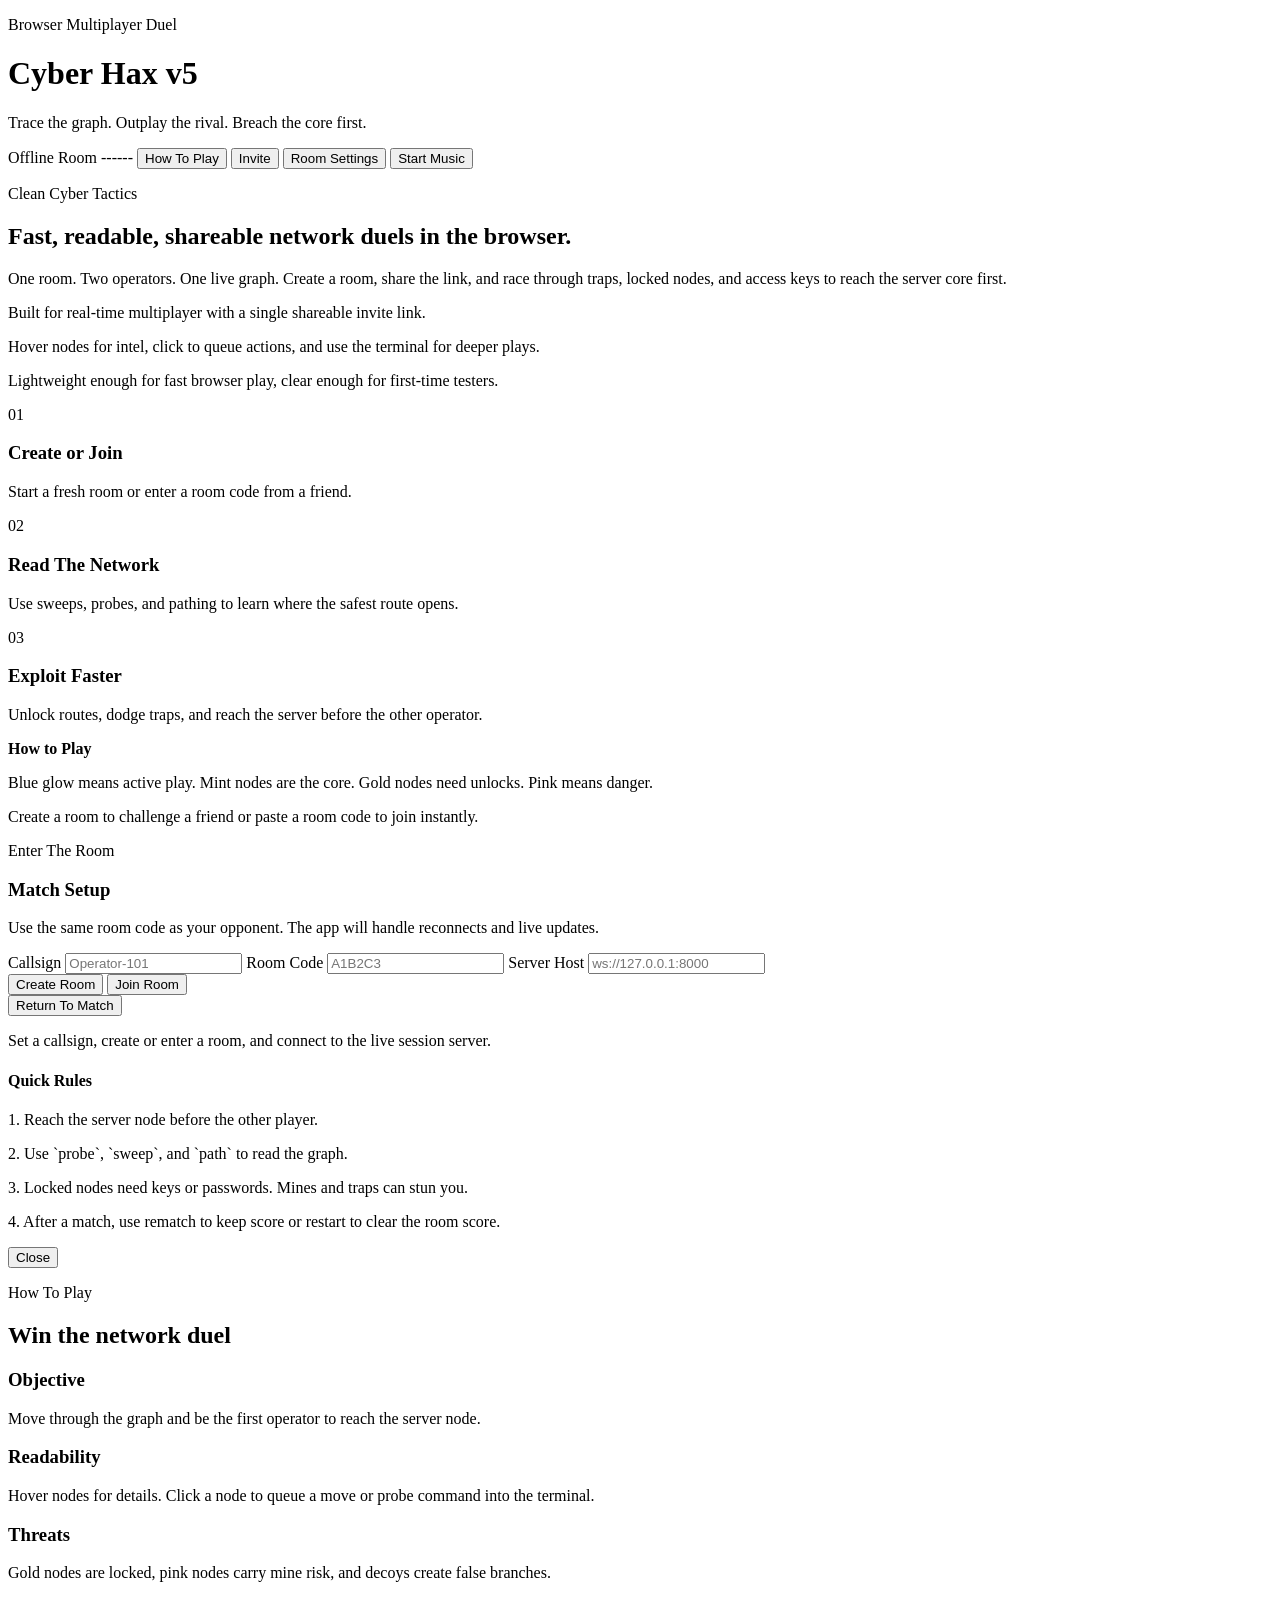
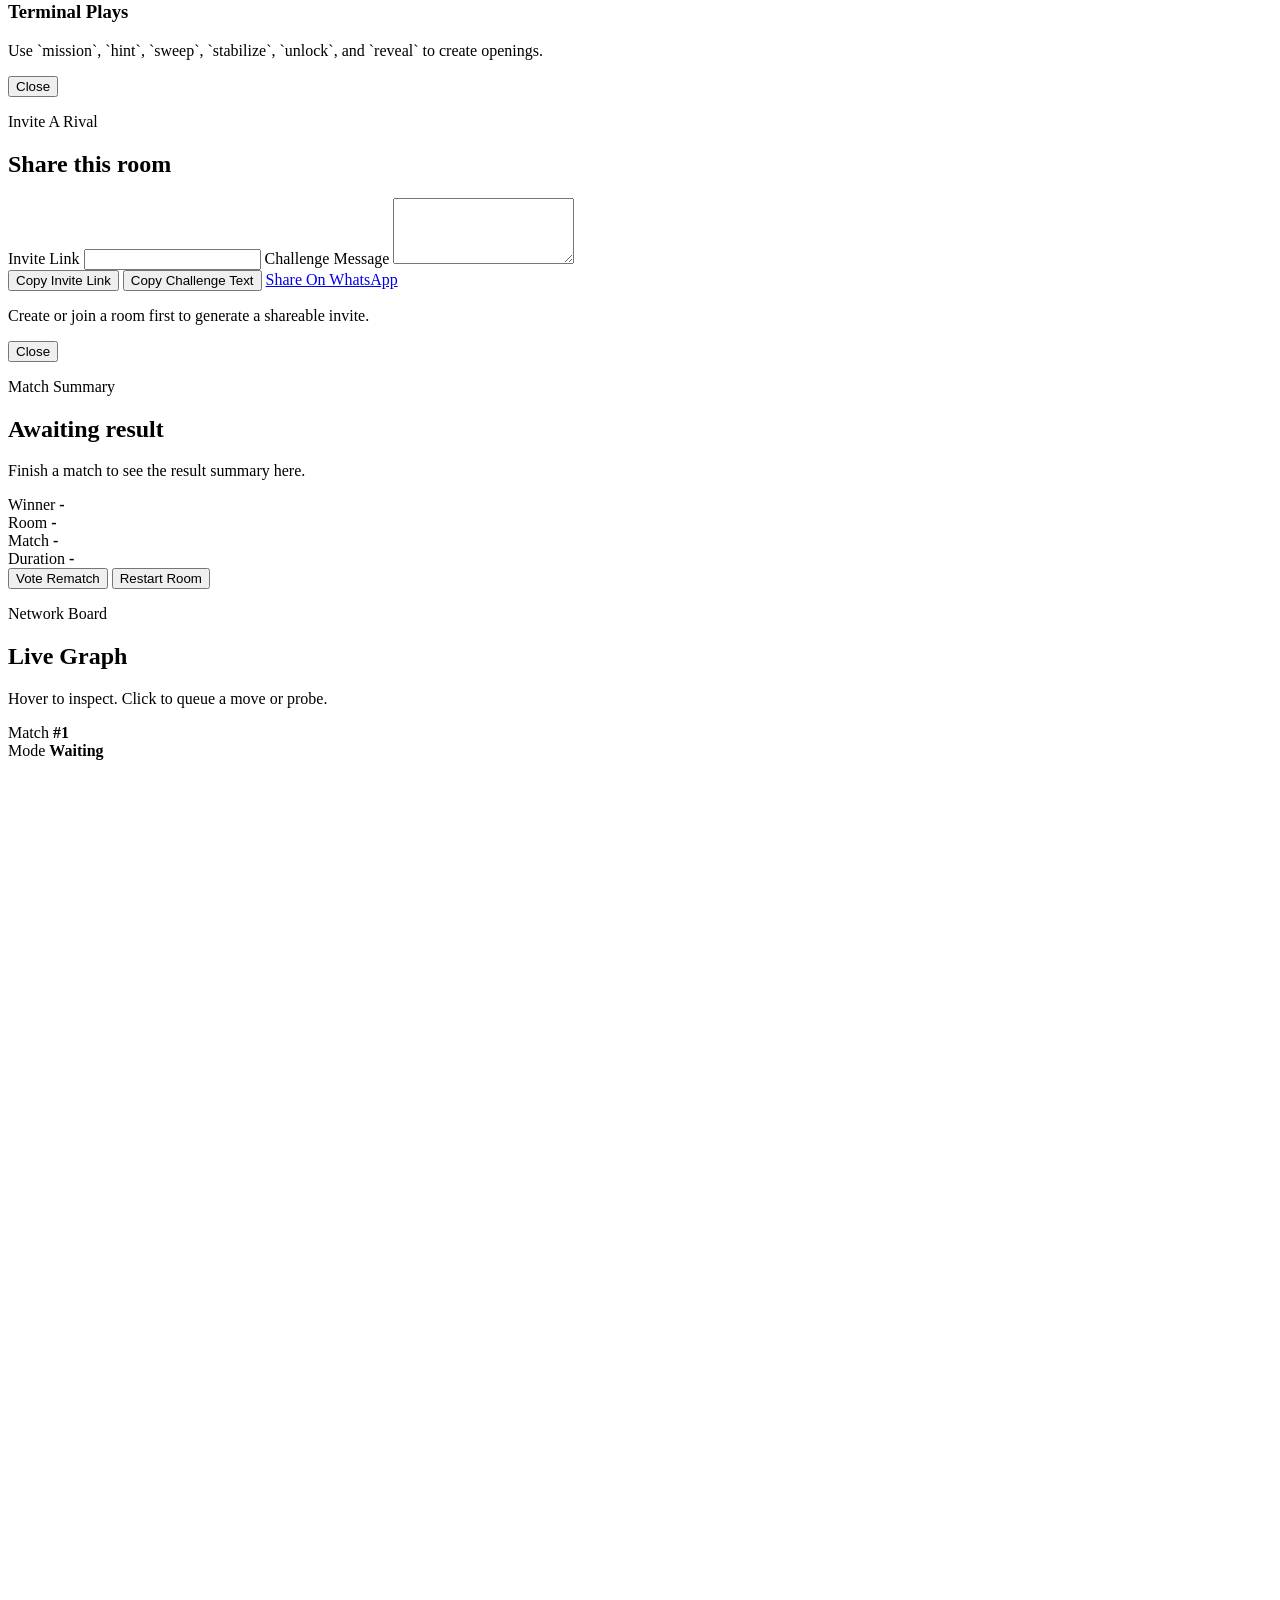
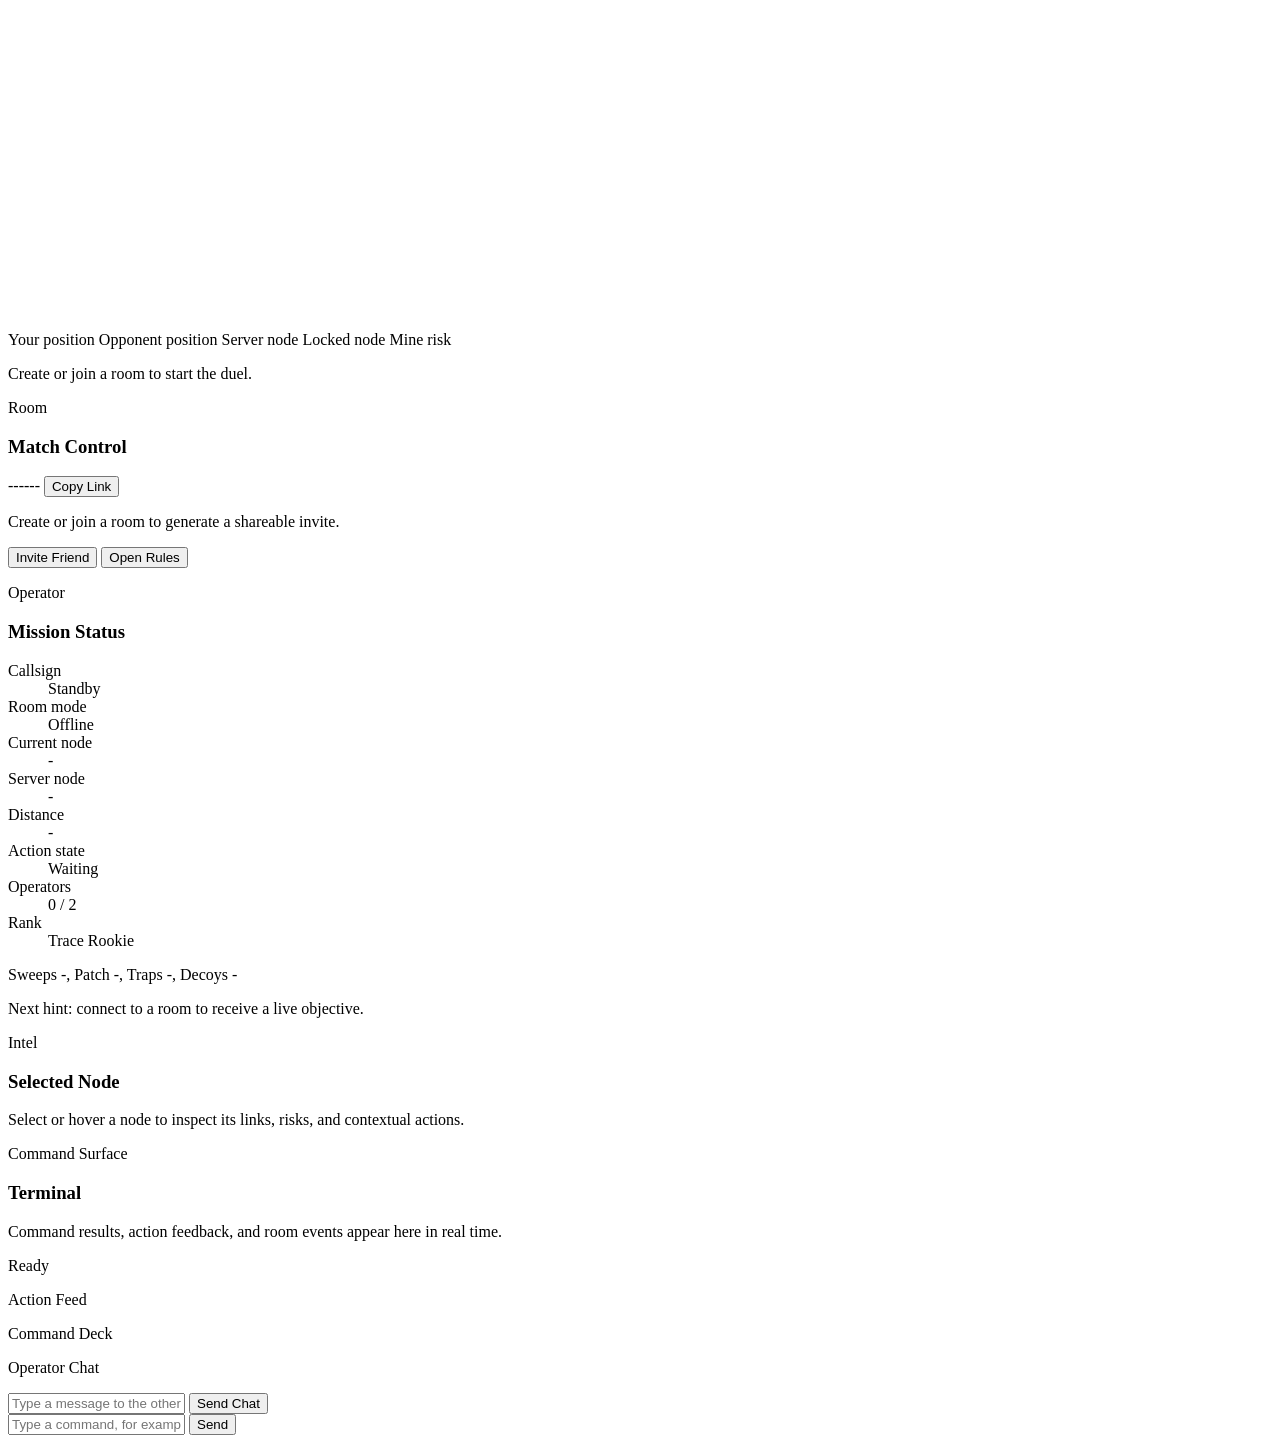
==== web/index.html @ 36befac0 "Final working version" ====
<!doctype html>
<html lang="en">
  <head>
    <meta charset="utf-8" />
    <meta name="viewport" content="width=device-width, initial-scale=1" />
    <title>Cyber Hax v5</title>
    <link rel="icon" type="image/svg+xml" href="/static/favicon.svg" />
    <link rel="stylesheet" href="/static/styles.css" />
  </head>
  <body>
    <audio id="bgMusic" loop preload="auto">
      <source src="/static/main_music.ogg" type="audio/ogg" />
    </audio>

    <div class="ambient ambient-a"></div>
    <div class="ambient ambient-b"></div>
    <div class="ambient ambient-c"></div>
    <div class="scanlines"></div>

    <header class="topbar">
      <div class="brand-block">
        <p class="eyebrow">Browser Multiplayer Duel</p>
        <h1>Cyber Hax v5</h1>
        <p class="tagline">Trace the graph. Outplay the rival. Breach the core first.</p>
      </div>
      <div class="topbar-actions">
        <span class="status-pill" id="connectionPill">Offline</span>
        <span class="status-pill muted" id="sessionPill">Room ------</span>
        <button class="ghost-btn" id="helpButton" type="button">How To Play</button>
        <button class="ghost-btn" id="inviteButton" type="button">Invite</button>
        <button class="ghost-btn" id="settingsToggle" type="button">Room Settings</button>
        <button class="ghost-btn" id="musicToggle" type="button">Start Music</button>
      </div>
    </header>

    <section class="join-sheet is-open" id="joinSheet" aria-label="Room setup">
      <div class="join-shell">
        <section class="hero-panel">
          <p class="eyebrow">Clean Cyber Tactics</p>
          <h2>Fast, readable, shareable network duels in the browser.</h2>
          <p class="lede">
            One room. Two operators. One live graph. Create a room, share the link, and race through traps,
            locked nodes, and access keys to reach the server core first.
          </p>

          <div class="hero-points">
            <p>Built for real-time multiplayer with a single shareable invite link.</p>
            <p>Hover nodes for intel, click to queue actions, and use the terminal for deeper plays.</p>
            <p>Lightweight enough for fast browser play, clear enough for first-time testers.</p>
          </div>

          <div class="landing-grid">
            <article class="landing-card">
              <span>01</span>
              <h3>Create or Join</h3>
              <p>Start a fresh room or enter a room code from a friend.</p>
            </article>
            <article class="landing-card">
              <span>02</span>
              <h3>Read The Network</h3>
              <p>Use sweeps, probes, and pathing to learn where the safest route opens.</p>
            </article>
            <article class="landing-card">
              <span>03</span>
              <h3>Exploit Faster</h3>
              <p>Unlock routes, dodge traps, and reach the server before the other operator.</p>
            </article>
          </div>

          <div class="how-strip">
            <div>
              <strong>How to Play</strong>
              <p>Blue glow means active play. Mint nodes are the core. Gold nodes need unlocks. Pink means danger.</p>
            </div>
            <p id="landingInviteHint">Create a room to challenge a friend or paste a room code to join instantly.</p>
          </div>
        </section>

        <section class="join-panel">
          <div class="panel-heading">
            <p class="eyebrow">Enter The Room</p>
            <h3>Match Setup</h3>
            <p class="subcopy">Use the same room code as your opponent. The app will handle reconnects and live updates.</p>
          </div>

          <form class="join-form" id="joinForm">
            <label class="field">
              <span>Callsign</span>
              <input id="playerInput" name="player" autocomplete="off" maxlength="24" placeholder="Operator-101" />
            </label>

            <label class="field">
              <span>Room Code</span>
              <input id="sessionInput" name="session" autocomplete="off" maxlength="32" placeholder="A1B2C3" />
            </label>

            <label class="field">
              <span>Server Host</span>
              <input id="serverInput" name="server" autocomplete="off" placeholder="ws://127.0.0.1:8000" />
            </label>

            <div class="join-actions">
              <button class="primary-btn" id="createRoomButton" type="button">Create Room</button>
              <button class="secondary-btn" type="submit">Join Room</button>
            </div>

            <button class="ghost-btn full-width" id="resumeButton" type="button">Return To Match</button>

            <p class="join-status" id="joinStatus">
              Set a callsign, create or enter a room, and connect to the live session server.
            </p>
          </form>

          <div class="mini-guide">
            <h4>Quick Rules</h4>
            <div class="mini-guide-list">
              <p>1. Reach the server node before the other player.</p>
              <p>2. Use `probe`, `sweep`, and `path` to read the graph.</p>
              <p>3. Locked nodes need keys or passwords. Mines and traps can stun you.</p>
              <p>4. After a match, use rematch to keep score or restart to clear the room score.</p>
            </div>
          </div>
        </section>
      </div>
    </section>

    <section class="modal hidden" id="helpModal" aria-hidden="true">
      <div class="modal-card">
        <button class="modal-close" data-close-modal="helpModal" type="button">Close</button>
        <p class="eyebrow">How To Play</p>
        <h2>Win the network duel</h2>
        <div class="modal-grid">
          <article>
            <h3>Objective</h3>
            <p>Move through the graph and be the first operator to reach the server node.</p>
          </article>
          <article>
            <h3>Readability</h3>
            <p>Hover nodes for details. Click a node to queue a move or probe command into the terminal.</p>
          </article>
          <article>
            <h3>Threats</h3>
            <p>Gold nodes are locked, pink nodes carry mine risk, and decoys create false branches.</p>
          </article>
          <article>
            <h3>Terminal Plays</h3>
            <p>Use `mission`, `hint`, `sweep`, `stabilize`, `unlock`, and `reveal` to create openings.</p>
          </article>
        </div>
      </div>
    </section>

    <section class="modal hidden" id="inviteModal" aria-hidden="true">
      <div class="modal-card">
        <button class="modal-close" data-close-modal="inviteModal" type="button">Close</button>
        <p class="eyebrow">Invite A Rival</p>
        <h2>Share this room</h2>
        <label class="field">
          <span>Invite Link</span>
          <input id="inviteLinkInput" readonly />
        </label>
        <label class="field">
          <span>Challenge Message</span>
          <textarea id="inviteMessage" rows="4" readonly></textarea>
        </label>
        <div class="join-actions">
          <button class="primary-btn" id="copyInviteButton" type="button">Copy Invite Link</button>
          <button class="secondary-btn" id="copyChallengeButton" type="button">Copy Challenge Text</button>
          <a class="ghost-btn" id="whatsAppShareButton" href="#" target="_blank" rel="noreferrer">Share On WhatsApp</a>
        </div>
        <p class="join-status" id="inviteStatus">Create or join a room first to generate a shareable invite.</p>
      </div>
    </section>

    <section class="modal hidden" id="summaryModal" aria-hidden="true">
      <div class="modal-card">
        <button class="modal-close" data-close-modal="summaryModal" type="button">Close</button>
        <p class="eyebrow">Match Summary</p>
        <h2 id="summaryHeadline">Awaiting result</h2>
        <p class="subcopy" id="summaryDetail">Finish a match to see the result summary here.</p>
        <div class="summary-grid">
          <div>
            <span>Winner</span>
            <strong id="summaryWinner">-</strong>
          </div>
          <div>
            <span>Room</span>
            <strong id="summaryRoom">-</strong>
          </div>
          <div>
            <span>Match</span>
            <strong id="summaryMatch">-</strong>
          </div>
          <div>
            <span>Duration</span>
            <strong id="summaryDuration">-</strong>
          </div>
        </div>
        <div class="join-actions">
          <button class="primary-btn" id="rematchButton" type="button">Vote Rematch</button>
          <button class="secondary-btn" id="restartButton" type="button">Restart Room</button>
        </div>
      </div>
    </section>

    <main class="app-shell">
      <section class="board-panel">
        <header class="panel-header">
          <div>
            <p class="eyebrow">Network Board</p>
            <h2>Live Graph</h2>
            <p class="subcopy">Hover to inspect. Click to queue a move or probe.</p>
          </div>
          <div class="header-stats">
            <div class="header-stat">
              <span>Match</span>
              <strong id="matchLabel">#1</strong>
            </div>
            <div class="header-stat">
              <span>Mode</span>
              <strong id="modeLabel">Waiting</strong>
            </div>
          </div>
        </header>

        <div class="board-stage" id="boardStage">
          <svg id="networkSvg" viewBox="0 0 780 720" preserveAspectRatio="xMidYMid meet" aria-label="Network map"></svg>
          <div class="board-tooltip hidden" id="boardTooltip"></div>
          <div class="floating-banner hidden" id="waitingBanner"></div>
          <div class="floating-banner reconnect hidden" id="reconnectBanner"></div>
          <div class="floating-banner winner hidden" id="winnerBanner"></div>
          <div class="toast-stack" id="toastStack"></div>
        </div>

        <footer class="board-footer">
          <div class="legend-row">
            <span><i class="legend-dot player"></i>Your position</span>
            <span><i class="legend-dot rival"></i>Opponent position</span>
            <span><i class="legend-dot server"></i>Server node</span>
            <span><i class="legend-dot locked"></i>Locked node</span>
            <span><i class="legend-dot mine"></i>Mine risk</span>
          </div>
          <p class="action-hint" id="actionHint">Create or join a room to start the duel.</p>
        </footer>
      </section>

      <aside class="sidebar">
        <section class="sidebar-card">
          <p class="eyebrow">Room</p>
          <h3>Match Control</h3>
          <div class="room-code-row">
            <span class="room-code" id="roomCode">------</span>
            <button class="ghost-btn compact" id="copyRoomLinkButton" type="button">Copy Link</button>
          </div>
          <p class="subcopy" id="roomNotice">Create or join a room to generate a shareable invite.</p>
          <div class="scoreboard" id="scoreboardList"></div>
          <div class="room-actions">
            <button class="secondary-btn" id="sidebarInviteButton" type="button">Invite Friend</button>
            <button class="ghost-btn" id="sidebarHelpButton" type="button">Open Rules</button>
          </div>
        </section>

        <section class="sidebar-card">
          <p class="eyebrow">Operator</p>
          <h3>Mission Status</h3>
          <dl class="metric-list">
            <div>
              <dt>Callsign</dt>
              <dd id="metricPlayer">Standby</dd>
            </div>
            <div>
              <dt>Room mode</dt>
              <dd id="metricMode">Offline</dd>
            </div>
            <div>
              <dt>Current node</dt>
              <dd id="metricCurrent">-</dd>
            </div>
            <div>
              <dt>Server node</dt>
              <dd id="metricServer">-</dd>
            </div>
            <div>
              <dt>Distance</dt>
              <dd id="metricDistance">-</dd>
            </div>
            <div>
              <dt>Action state</dt>
              <dd id="metricStatus">Waiting</dd>
            </div>
            <div>
              <dt>Operators</dt>
              <dd id="metricOperators">0 / 2</dd>
            </div>
            <div>
              <dt>Rank</dt>
              <dd id="metricRank">Trace Rookie</dd>
            </div>
          </dl>
          <p class="utility-line" id="metricUtilities">Sweeps -, Patch -, Traps -, Decoys -</p>
          <p class="utility-line" id="metricNext">Next hint: connect to a room to receive a live objective.</p>
        </section>

        <section class="sidebar-card">
          <p class="eyebrow">Intel</p>
          <h3>Selected Node</h3>
          <div class="node-card" id="selectedNodeCard">
            Select or hover a node to inspect its links, risks, and contextual actions.
          </div>
        </section>
      </aside>

      <section class="terminal-panel">
        <header class="panel-header terminal-header">
          <div>
            <p class="eyebrow">Command Surface</p>
            <h3>Terminal</h3>
            <p class="subcopy">Command results, action feedback, and room events appear here in real time.</p>
          </div>
          <div class="terminal-badges">
            <span class="status-pill muted" id="terminalModePill">Ready</span>
          </div>
        </header>

        <div class="terminal-layout">
          <section class="terminal-column">
            <p class="pane-label">Action Feed</p>
            <div class="log-output" id="logOutput"></div>
          </section>
          <section class="terminal-column">
            <p class="pane-label">Command Deck</p>
            <div class="command-deck" id="commandDeck"></div>
          </section>
          <section class="terminal-column chat-column">
            <p class="pane-label">Operator Chat</p>
            <div class="chat-output" id="chatOutput"></div>
            <form class="chat-form" id="chatForm">
              <input id="chatInput" maxlength="280" autocomplete="off" placeholder="Type a message to the other operator" />
              <button class="secondary-btn" type="submit">Send Chat</button>
            </form>
          </section>
        </div>

        <form class="terminal-form" id="terminalForm">
          <input id="commandInput" autocomplete="off" placeholder="Type a command, for example: mission" />
          <button class="primary-btn" type="submit">Send</button>
        </form>
      </section>
    </main>

    <script src="/static/app.js" defer></script>
  </body>
</html>
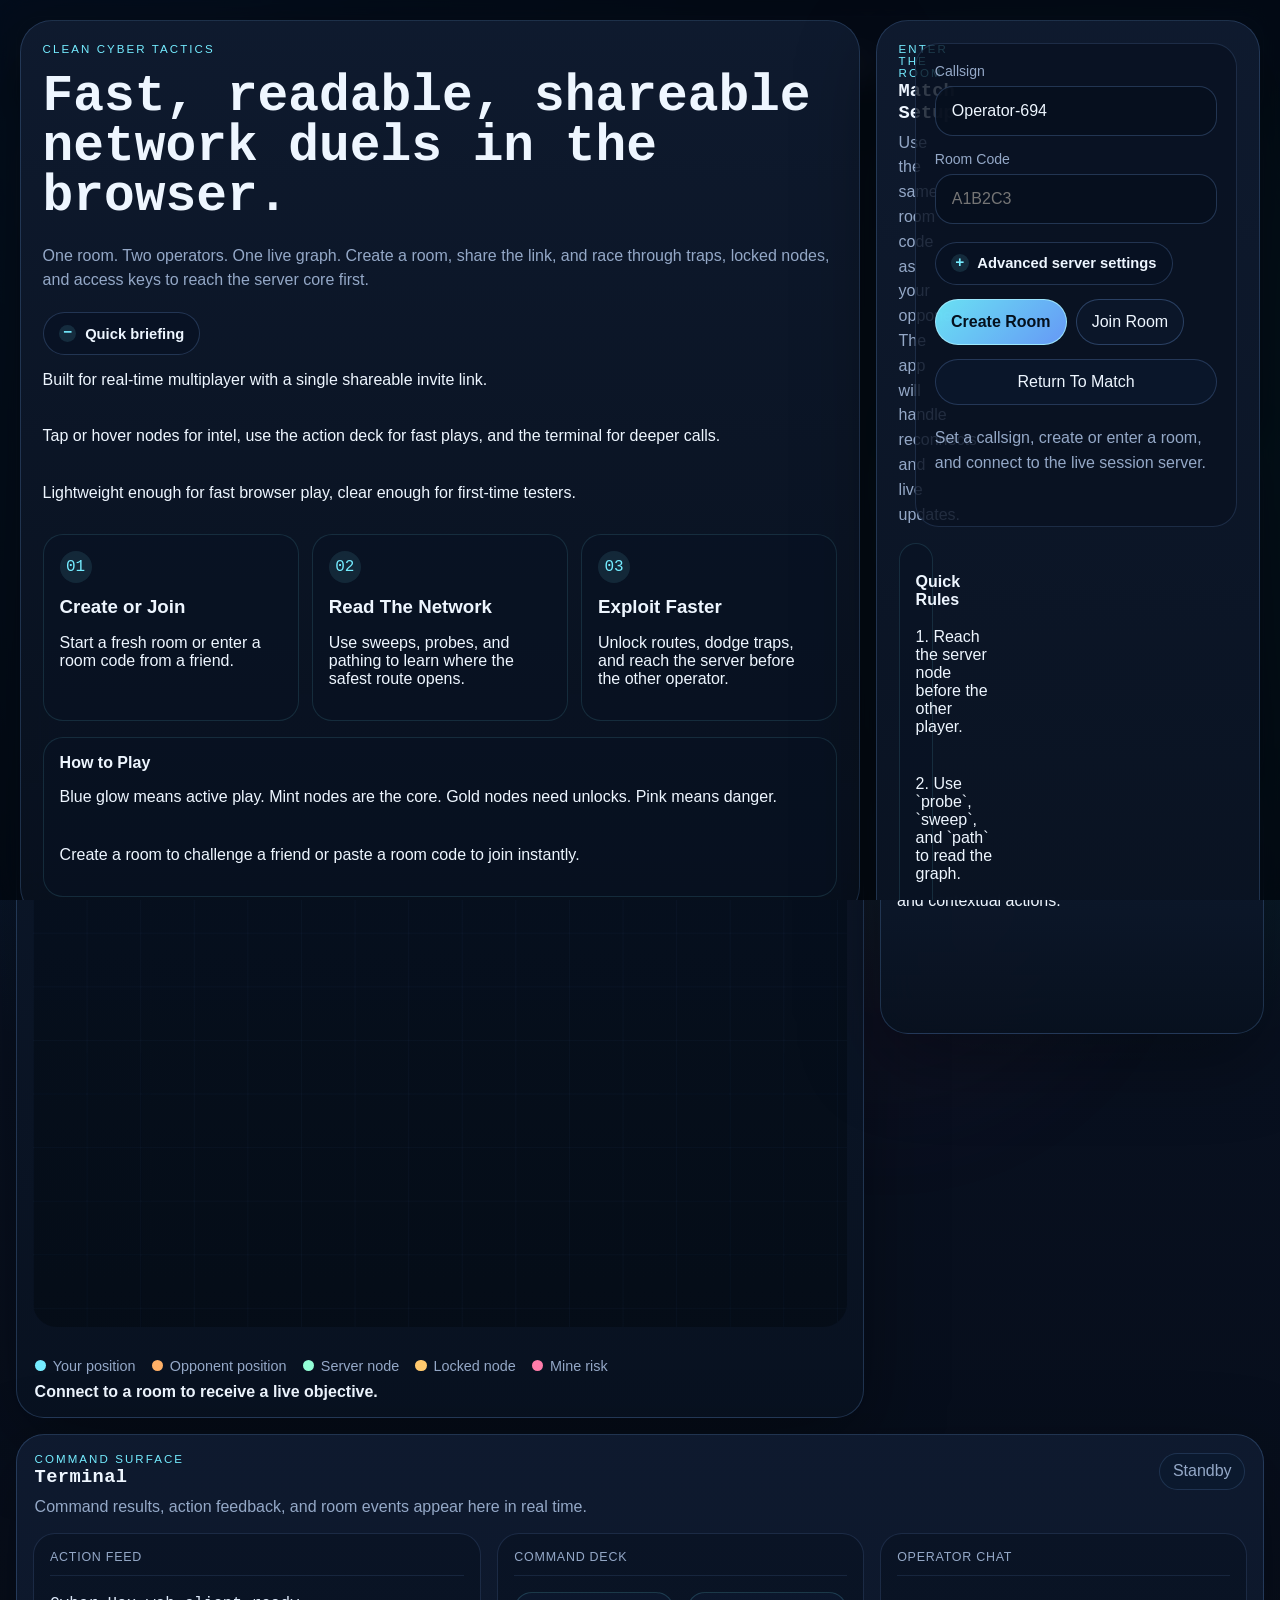
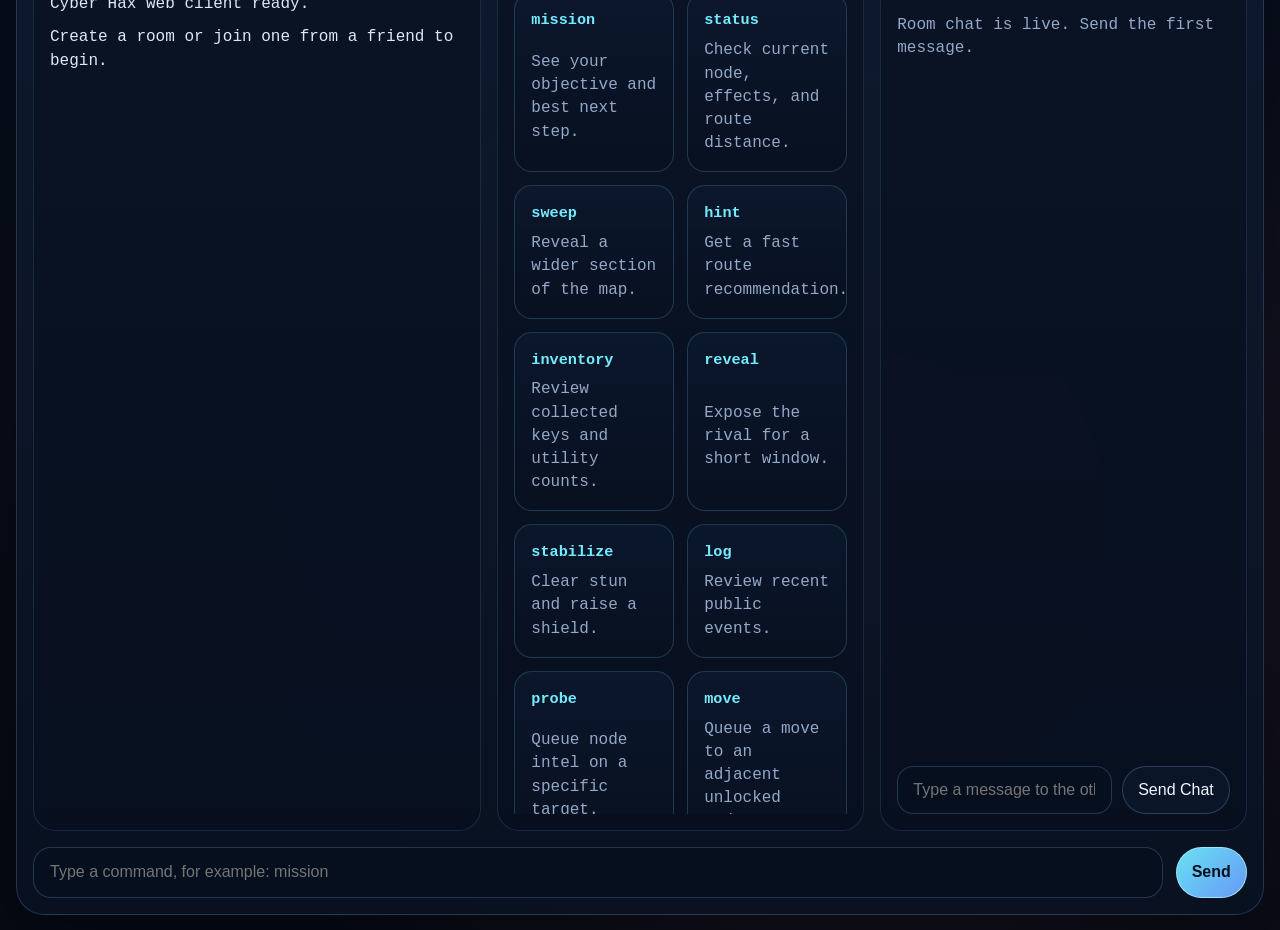
==== commit ece2ee3c: "Initial commit - Android + Web app" ====
--- a/web/index.html
+++ b/web/index.html
@@ -3,13 +3,14 @@
   <head>
     <meta charset="utf-8" />
     <meta name="viewport" content="width=device-width, initial-scale=1" />
+    <meta name="theme-color" content="#081118" />
     <title>Cyber Hax v5</title>
-    <link rel="icon" type="image/svg+xml" href="/static/favicon.svg" />
-    <link rel="stylesheet" href="/static/styles.css" />
+    <link rel="icon" type="image/svg+xml" href="favicon.svg" />
+    <link rel="stylesheet" href="styles.css" />
   </head>
   <body>
     <audio id="bgMusic" loop preload="auto">
-      <source src="/static/main_music.ogg" type="audio/ogg" />
+      <source src="main_music.ogg" type="audio/ogg" />
     </audio>
 
     <div class="ambient ambient-a"></div>
@@ -43,37 +44,42 @@
             locked nodes, and access keys to reach the server core first.
           </p>
 
-          <div class="hero-points">
-            <p>Built for real-time multiplayer with a single shareable invite link.</p>
-            <p>Hover nodes for intel, click to queue actions, and use the terminal for deeper plays.</p>
-            <p>Lightweight enough for fast browser play, clear enough for first-time testers.</p>
-          </div>
-
-          <div class="landing-grid">
-            <article class="landing-card">
-              <span>01</span>
-              <h3>Create or Join</h3>
-              <p>Start a fresh room or enter a room code from a friend.</p>
-            </article>
-            <article class="landing-card">
-              <span>02</span>
-              <h3>Read The Network</h3>
-              <p>Use sweeps, probes, and pathing to learn where the safest route opens.</p>
-            </article>
-            <article class="landing-card">
-              <span>03</span>
-              <h3>Exploit Faster</h3>
-              <p>Unlock routes, dodge traps, and reach the server before the other operator.</p>
-            </article>
-          </div>
-
-          <div class="how-strip">
-            <div>
-              <strong>How to Play</strong>
-              <p>Blue glow means active play. Mint nodes are the core. Gold nodes need unlocks. Pink means danger.</p>
-            </div>
-            <p id="landingInviteHint">Create a room to challenge a friend or paste a room code to join instantly.</p>
-          </div>
+          <details class="hero-details" id="heroDetails" open>
+            <summary>Quick briefing</summary>
+            <div class="hero-details-body">
+              <div class="hero-points">
+                <p>Built for real-time multiplayer with a single shareable invite link.</p>
+                <p>Tap or hover nodes for intel, use the action deck for fast plays, and the terminal for deeper calls.</p>
+                <p>Lightweight enough for fast browser play, clear enough for first-time testers.</p>
+              </div>
+
+              <div class="landing-grid">
+                <article class="landing-card">
+                  <span>01</span>
+                  <h3>Create or Join</h3>
+                  <p>Start a fresh room or enter a room code from a friend.</p>
+                </article>
+                <article class="landing-card">
+                  <span>02</span>
+                  <h3>Read The Network</h3>
+                  <p>Use sweeps, probes, and pathing to learn where the safest route opens.</p>
+                </article>
+                <article class="landing-card">
+                  <span>03</span>
+                  <h3>Exploit Faster</h3>
+                  <p>Unlock routes, dodge traps, and reach the server before the other operator.</p>
+                </article>
+              </div>
+
+              <div class="how-strip">
+                <div>
+                  <strong>How to Play</strong>
+                  <p>Blue glow means active play. Mint nodes are the core. Gold nodes need unlocks. Pink means danger.</p>
+                </div>
+                <p id="landingInviteHint">Create a room to challenge a friend or paste a room code to join instantly.</p>
+              </div>
+            </div>
+          </details>
         </section>
 
         <section class="join-panel">
@@ -94,10 +100,13 @@
               <input id="sessionInput" name="session" autocomplete="off" maxlength="32" placeholder="A1B2C3" />
             </label>
 
-            <label class="field">
-              <span>Server Host</span>
-              <input id="serverInput" name="server" autocomplete="off" placeholder="ws://127.0.0.1:8000" />
-            </label>
+            <details class="advanced-server" id="advancedServer">
+              <summary>Advanced server settings</summary>
+              <label class="field">
+                <span>Server Host</span>
+                <input id="serverInput" name="server" autocomplete="off" placeholder="wss://cyber-hax-server.onrender.com" />
+              </label>
+            </details>
 
             <div class="join-actions">
               <button class="primary-btn" id="createRoomButton" type="button">Create Room</button>
@@ -301,7 +310,7 @@
           <p class="utility-line" id="metricNext">Next hint: connect to a room to receive a live objective.</p>
         </section>
 
-        <section class="sidebar-card">
+        <section class="sidebar-card node-inspector-card">
           <p class="eyebrow">Intel</p>
           <h3>Selected Node</h3>
           <div class="node-card" id="selectedNodeCard">
@@ -348,6 +357,6 @@
       </section>
     </main>
 
-    <script src="/static/app.js" defer></script>
+    <script src="app.js" defer></script>
   </body>
 </html>
--- a/web/styles.css
+++ b/web/styles.css
@@ -0,0 +1,1773 @@
+:root {
+  color-scheme: dark;
+  --bg: #07111f;
+  --bg-deep: #050b16;
+  --panel: rgba(14, 25, 44, 0.9);
+  --panel-strong: rgba(10, 19, 35, 0.96);
+  --line: rgba(108, 156, 220, 0.28);
+  --text: #eef6ff;
+  --muted: #94a8c7;
+  --accent: #74ecff;
+  --accent-2: #6ca3ff;
+  --success: #9dffd7;
+  --warn: #ffcf78;
+  --danger: #ff7b98;
+  --server: #93ffd7;
+  --locked: #ffc96d;
+  --mine: #ff7caa;
+  --rival: #ffb067;
+  --shadow: 0 24px 80px rgba(0, 0, 0, 0.35);
+  --radius-xl: 28px;
+  --radius-lg: 22px;
+  --radius-md: 16px;
+}
+
+* {
+  box-sizing: border-box;
+}
+
+html,
+body {
+  margin: 0;
+  min-height: 100%;
+  background:
+    radial-gradient(circle at 15% 15%, rgba(30, 148, 255, 0.18), transparent 28%),
+    radial-gradient(circle at 85% 20%, rgba(34, 255, 208, 0.16), transparent 24%),
+    radial-gradient(circle at 68% 84%, rgba(255, 107, 157, 0.12), transparent 30%),
+    linear-gradient(180deg, #0a1427 0%, #050a14 100%);
+  color: var(--text);
+  font-family: "Aptos", "Segoe UI Variable", "Bahnschrift", sans-serif;
+}
+
+body {
+  overflow-x: hidden;
+}
+
+body.sheet-open {
+  overflow: hidden;
+}
+
+button,
+input {
+  font: inherit;
+}
+
+.ambient {
+  position: fixed;
+  border-radius: 999px;
+  filter: blur(72px);
+  opacity: 0.42;
+  pointer-events: none;
+}
+
+.ambient-a {
+  width: 28rem;
+  height: 28rem;
+  left: -8rem;
+  top: -6rem;
+  background: rgba(35, 123, 255, 0.16);
+}
+
+.ambient-b {
+  width: 24rem;
+  height: 24rem;
+  right: -5rem;
+  top: 5rem;
+  background: rgba(25, 255, 212, 0.12);
+}
+
+.ambient-c {
+  width: 30rem;
+  height: 30rem;
+  right: 12%;
+  bottom: -14rem;
+  background: rgba(255, 104, 167, 0.08);
+}
+
+.settings-toggle {
+  border: 1px solid rgba(128, 180, 255, 0.38);
+  background: rgba(8, 18, 34, 0.72);
+  color: var(--text);
+  border-radius: 999px;
+  padding: 0.8rem 1.1rem;
+  backdrop-filter: blur(18px);
+  box-shadow: var(--shadow);
+  cursor: pointer;
+  transition: transform 180ms ease, border-color 180ms ease, background 180ms ease;
+}
+
+.top-controls {
+  position: fixed;
+  top: 1.25rem;
+  right: 1.25rem;
+  z-index: 30;
+  display: flex;
+  gap: 0.75rem;
+}
+
+.music-toggle {
+  border: 1px solid rgba(128, 180, 255, 0.38);
+  background: rgba(8, 18, 34, 0.72);
+  color: var(--text);
+  border-radius: 999px;
+  padding: 0.8rem 1.1rem;
+  backdrop-filter: blur(18px);
+  box-shadow: var(--shadow);
+  cursor: pointer;
+  transition: transform 180ms ease, border-color 180ms ease, background 180ms ease;
+}
+
+.settings-toggle:hover,
+.music-toggle:hover,
+.quick-grid button:hover,
+.action-row button:hover,
+.secondary-btn:hover,
+.primary-btn:hover,
+.command-item:hover {
+  transform: translateY(-1px);
+  border-color: rgba(116, 236, 255, 0.68);
+  background: rgba(16, 34, 62, 0.96);
+}
+.command-deck.large {
+  display: grid;
+  grid-template-columns: repeat(3, 1fr);
+  gap: 0.8rem;
+  padding-top: 1rem;
+}
+.app-grid {
+  position: relative;
+  z-index: 1;
+  display: grid;
+  grid-template-columns: minmax(0, 1.2fr) minmax(22rem, 25rem);
+  grid-template-rows: minmax(28rem, 1fr) minmax(18rem, 34vh);
+  grid-template-areas:
+    "board sidebar"
+    "terminal terminal";
+  gap: 1rem;
+  padding: 4.75rem 1.25rem 1.25rem;
+  min-height: 100svh;
+}
+
+.command-item {
+  font-size: 1.05rem;
+  padding: 1.1rem;
+  border-radius: 16px;
+}
+
+.board-panel,
+.sidebar-panel,
+.terminal-panel,
+.join-panel {
+  background: linear-gradient(180deg, rgba(15, 27, 48, 0.95), rgba(9, 18, 33, 0.92));
+  border: 1px solid rgba(110, 162, 230, 0.24);
+  box-shadow: var(--shadow);
+  backdrop-filter: blur(18px);
+}
+
+.board-panel,
+.sidebar-panel,
+.terminal-panel {
+  overflow: hidden;
+}
+
+.board-panel {
+  grid-area: board;
+  border-radius: var(--radius-xl);
+  display: flex;
+  flex-direction: column;
+  min-height: 0;
+}
+
+.board-header,
+.terminal-header {
+  display: flex;
+  justify-content: space-between;
+  align-items: flex-start;
+  gap: 1rem;
+  padding: 1.2rem 1.2rem 0.75rem;
+}
+
+.board-header h2,
+.terminal-header h3,
+.sidebar-section h3,
+.join-copy h1 {
+  margin: 0.1rem 0 0;
+  font-family: "Consolas", "Cascadia Code", monospace;
+  letter-spacing: 0.02em;
+}
+
+.eyebrow {
+  margin: 0;
+  color: var(--accent);
+  text-transform: uppercase;
+  letter-spacing: 0.18em;
+  font-size: 0.72rem;
+}
+
+.subcopy,
+.utility-line,
+.join-status,
+.join-points p,
+.lede {
+  margin: 0.4rem 0 0;
+  color: var(--muted);
+  line-height: 1.55;
+}
+
+.board-stage {
+  position: relative;
+  flex: 1;
+  min-height: 20rem;
+  margin: 0 1rem 1rem;
+  border-radius: 24px;
+  overflow: hidden;
+  background:
+    radial-gradient(circle at 18% 18%, rgba(116, 236, 255, 0.12), transparent 20%),
+    radial-gradient(circle at 86% 28%, rgba(108, 163, 255, 0.18), transparent 24%),
+    linear-gradient(180deg, rgba(8, 20, 38, 0.96), rgba(5, 13, 24, 0.98));
+}
+
+.board-stage::before {
+  content: "";
+  position: absolute;
+  inset: 0;
+  background:
+    linear-gradient(rgba(108, 163, 255, 0.08) 1px, transparent 1px),
+    linear-gradient(90deg, rgba(108, 163, 255, 0.08) 1px, transparent 1px);
+  background-size: 3.35rem 3.35rem;
+  opacity: 0.46;
+  pointer-events: none;
+}
+
+#networkSvg {
+  position: absolute;
+  inset: 0;
+  width: 100%;
+  height: 100%;
+  z-index: 2;
+}
+
+.sidebar-panel {
+  grid-area: sidebar;
+  border-radius: var(--radius-xl);
+  padding: 1rem;
+  display: flex;
+  flex-direction: column;
+  gap: 0.85rem;
+  min-height: 0;
+}
+
+.sidebar-section,
+.terminal-column {
+  background: rgba(7, 16, 31, 0.48);
+  border: 1px solid rgba(116, 164, 232, 0.16);
+  border-radius: var(--radius-lg);
+  padding: 1rem;
+}
+
+.metric-list {
+  display: grid;
+  grid-template-columns: repeat(2, minmax(0, 1fr));
+  gap: 0.75rem 0.8rem;
+  margin: 0.8rem 0 0;
+}
+
+.metric-list div {
+  min-width: 0;
+}
+
+.metric-list dt {
+  color: var(--muted);
+  font-size: 0.8rem;
+  margin-bottom: 0.2rem;
+}
+
+.metric-list dd {
+  margin: 0;
+  font-weight: 600;
+  word-break: break-word;
+}
+
+.node-card {
+  margin-top: 0.8rem;
+  min-height: 9.5rem;
+  line-height: 1.5;
+}
+
+.node-card h4 {
+  margin: 0 0 0.55rem;
+  font-size: 1.05rem;
+}
+
+.tag-row,
+.action-row,
+.status-cluster,
+.join-actions {
+  display: flex;
+  flex-wrap: wrap;
+  gap: 0.55rem;
+}
+
+.tag {
+  display: inline-flex;
+  align-items: center;
+  border-radius: 999px;
+  padding: 0.32rem 0.62rem;
+  font-size: 0.8rem;
+  border: 1px solid rgba(116, 236, 255, 0.25);
+  background: rgba(13, 31, 56, 0.75);
+}
+
+.tag.server { color: var(--server); border-color: rgba(147, 255, 215, 0.36); }
+.tag.locked { color: var(--locked); border-color: rgba(255, 201, 109, 0.36); }
+.tag.mine { color: var(--mine); border-color: rgba(255, 124, 170, 0.36); }
+.tag.decoy { color: var(--warn); border-color: rgba(255, 207, 120, 0.36); }
+
+.quick-grid {
+  display: grid;
+  grid-template-columns: repeat(2, minmax(0, 1fr));
+  gap: 0.65rem;
+  margin-top: 0.8rem;
+}
+
+.quick-grid button,
+.action-row button,
+.secondary-btn,
+.primary-btn,
+.command-item {
+  border-radius: 999px;
+  padding: 0.72rem 0.95rem;
+  border: 1px solid rgba(116, 164, 232, 0.3);
+  color: var(--text);
+  background: rgba(12, 24, 44, 0.78);
+  cursor: pointer;
+  transition: transform 180ms ease, border-color 180ms ease, background 180ms ease;
+}
+
+.primary-btn {
+  background: linear-gradient(135deg, rgba(111, 237, 255, 0.95), rgba(106, 159, 255, 0.96));
+  color: #04101d;
+  border-color: rgba(164, 237, 255, 0.88);
+  font-weight: 700;
+}
+
+.terminal-panel {
+  grid-area: terminal;
+  border-radius: var(--radius-xl);
+  display: flex;
+  flex-direction: column;
+  min-height: 0;
+}
+
+.terminal-grid {
+  display: grid;
+  grid-template-columns: minmax(0, 1.2fr) minmax(18rem, 0.8fr);
+  gap: 0.9rem;
+  padding: 0 1rem 1rem;
+  min-height: 0;
+  flex: 1;
+}
+
+.terminal-column {
+  display: flex;
+  flex-direction: column;
+  min-height: 0;
+  overflow: hidden;
+}
+
+.pane-label {
+  margin: 0;
+  padding-bottom: 0.7rem;
+  color: var(--muted);
+  letter-spacing: 0.06em;
+  text-transform: uppercase;
+  font-size: 0.78rem;
+  border-bottom: 1px solid rgba(116, 164, 232, 0.12);
+}
+
+.log-output,
+.command-deck {
+  min-height: 0;
+  overflow: auto;
+  padding-top: 1rem;
+  font-family: "Consolas", "Cascadia Code", monospace;
+  line-height: 1.5;
+}
+
+.log-line { margin-bottom: 0.55rem; color: #dce8f8; }
+.log-line.command { color: var(--accent); }
+
+.command-item {
+  display: grid;
+  grid-template-columns: 7.5rem minmax(0, 1fr);
+  gap: 0.7rem;
+  text-align: left;
+  margin-top: 0.65rem;
+  border-radius: 14px;
+}
+
+.command-key {
+  color: var(--accent);
+  font-size: 0.88rem;
+}
+
+.terminal-form {
+  display: grid;
+  grid-template-columns: minmax(0, 1fr) auto;
+  gap: 0.8rem;
+  padding: 0 1rem 1rem;
+}
+
+.terminal-form input,
+.field input {
+  width: 100%;
+  border-radius: 18px;
+  border: 1px solid rgba(116, 164, 232, 0.26);
+  background: rgba(7, 16, 31, 0.9);
+  color: var(--text);
+  padding: 0.95rem 1rem;
+  outline: none;
+  transition: border-color 180ms ease, box-shadow 180ms ease;
+}
+
+.terminal-form input:focus,
+.field input:focus {
+  border-color: rgba(116, 236, 255, 0.74);
+  box-shadow: 0 0 0 3px rgba(116, 236, 255, 0.12);
+}
+
+.join-sheet {
+  position: fixed;
+  inset: 0;
+  z-index: 40;
+  display: grid;
+  place-items: center;
+  padding: 1.25rem;
+  background: rgba(2, 8, 16, 0.72);
+  backdrop-filter: blur(14px);
+  opacity: 0;
+  pointer-events: none;
+  transition: opacity 220ms ease;
+}
+
+.join-sheet.is-open {
+  opacity: 1;
+  pointer-events: auto;
+}
+
+.join-panel {
+  width: min(72rem, 100%);
+  border-radius: 32px;
+  display: grid;
+  grid-template-columns: minmax(0, 1.1fr) minmax(20rem, 24rem);
+  gap: 1.2rem;
+  padding: 1.4rem;
+}
+
+.join-copy,
+.join-form {
+  padding: 1.2rem;
+}
+
+.join-copy {
+  display: flex;
+  flex-direction: column;
+  justify-content: center;
+  gap: 0.8rem;
+}
+
+.join-copy h1 {
+  font-size: clamp(2.6rem, 4.8vw, 4.6rem);
+  line-height: 0.96;
+}
+
+.join-form {
+  border-radius: 24px;
+  background: rgba(9, 18, 33, 0.82);
+  border: 1px solid rgba(116, 164, 232, 0.18);
+  display: grid;
+  gap: 0.9rem;
+  align-content: start;
+}
+
+.field {
+  display: grid;
+  gap: 0.45rem;
+}
+
+.field span {
+  color: var(--muted);
+  font-size: 0.88rem;
+}
+
+.field-wide {
+  grid-column: 1 / -1;
+}
+
+.status-pill {
+  display: inline-flex;
+  align-items: center;
+  justify-content: center;
+  min-height: 2.3rem;
+  padding: 0.45rem 0.8rem;
+  border-radius: 999px;
+  background: rgba(11, 26, 47, 0.78);
+  border: 1px solid rgba(116, 236, 255, 0.28);
+  color: var(--text);
+}
+
+.status-pill.muted {
+  border-color: rgba(116, 164, 232, 0.18);
+  color: var(--muted);
+}
+
+.floating-banner {
+  position: absolute;
+  top: 1rem;
+  left: 50%;
+  transform: translateX(-50%);
+  z-index: 5;
+  padding: 0.8rem 1rem;
+  border-radius: 999px;
+  border: 1px solid rgba(255, 207, 120, 0.36);
+  background: rgba(30, 18, 7, 0.78);
+  color: var(--text);
+  backdrop-filter: blur(12px);
+}
+
+.floating-banner.winner {
+  border-color: rgba(255, 123, 152, 0.45);
+  background: rgba(38, 10, 19, 0.82);
+}
+
+.board-tooltip {
+  position: absolute;
+  z-index: 6;
+  width: min(16rem, calc(100% - 2rem));
+  border-radius: 16px;
+  border: 1px solid rgba(116, 236, 255, 0.28);
+  background: rgba(6, 15, 28, 0.95);
+  padding: 0.85rem 0.95rem;
+  box-shadow: var(--shadow);
+  pointer-events: none;
+  font-size: 0.92rem;
+  line-height: 1.45;
+}
+
+.hidden { display: none !important; }
+
+.edge-line {
+  stroke: rgba(115, 159, 226, 0.38);
+  stroke-width: 4;
+  stroke-linecap: round;
+}
+
+.edge-line.active {
+  stroke: rgba(116, 236, 255, 0.82);
+}
+
+.signal-dot {
+  fill: var(--accent);
+}
+
+.node-group { cursor: pointer; }
+.node-halo { fill: rgba(116, 236, 255, 0.12); }
+.node-ring { fill: rgba(255, 255, 255, 0.92); }
+.node-core { stroke: rgba(7, 18, 31, 0.82); stroke-width: 2; }
+.node-label-bg { fill: rgba(11, 22, 39, 0.86); stroke: rgba(116, 164, 232, 0.22); }
+.node-label { fill: var(--text); font-size: 12px; font-family: "Consolas", "Cascadia Code", monospace; }
+
+@media (max-width: 1140px) {
+  .app-grid {
+    grid-template-columns: 1fr;
+    grid-template-rows: minmax(24rem, 44svh) auto auto;
+    grid-template-areas:
+      "board"
+      "sidebar"
+      "terminal";
+  }
+
+  .terminal-grid,
+  .join-panel {
+    grid-template-columns: 1fr;
+  }
+}
+
+.command-item {
+  background: linear-gradient(135deg, #0f1f3a, #132a4d);
+  border: 1px solid rgba(116, 236, 255, 0.3);
+}
+
+.command-item:hover {
+  background: linear-gradient(135deg, #1b3a66, #1f4d88);
+  transform: scale(1.03);
+}
+
+.terminal-panel {
+  min-height: 320px;
+}
+
+@media (max-width: 720px) {
+  .app-grid {
+    padding: 4.5rem 0.8rem 0.8rem;
+  }
+
+  .board-header,
+  .terminal-header {
+    flex-direction: column;
+  }
+
+  .metric-list {
+    grid-template-columns: 1fr;
+  }
+
+  .terminal-form {
+    grid-template-columns: 1fr;
+  }
+
+  .top-controls {
+    top: 0.8rem;
+    right: 0.8rem;
+    gap: 0.5rem;
+    flex-direction: column;
+    align-items: flex-end;
+  }
+}
+
+.scanlines {
+  position: fixed;
+  inset: 0;
+  pointer-events: none;
+  background:
+    linear-gradient(rgba(255, 255, 255, 0.016) 1px, transparent 1px),
+    linear-gradient(90deg, rgba(116, 236, 255, 0.014) 1px, transparent 1px);
+  background-size: 100% 4px, 56px 100%;
+  opacity: 0.3;
+  z-index: 0;
+}
+
+.topbar,
+.hero-panel,
+.join-panel,
+.sidebar-card,
+.modal-card {
+  background: linear-gradient(180deg, rgba(15, 27, 48, 0.96), rgba(8, 17, 31, 0.92));
+  border: 1px solid rgba(110, 162, 230, 0.22);
+  box-shadow: var(--shadow);
+  backdrop-filter: blur(18px);
+}
+
+.topbar {
+  position: sticky;
+  top: 0;
+  z-index: 20;
+  display: flex;
+  justify-content: space-between;
+  align-items: center;
+  gap: 1rem;
+  margin: 1rem 1rem 0;
+  padding: 1rem 1.15rem;
+  border-radius: 24px;
+}
+
+.brand-block h1,
+.panel-header h2,
+.panel-header h3,
+.hero-panel h2,
+.join-panel h3,
+.sidebar-card h3,
+.modal-card h2 {
+  margin: 0.1rem 0 0;
+  font-family: "Consolas", "Cascadia Code", monospace;
+}
+
+.brand-block h1 {
+  font-size: clamp(1.5rem, 2vw, 2.2rem);
+}
+
+.tagline {
+  margin: 0.35rem 0 0;
+  color: var(--muted);
+}
+
+.topbar-actions,
+.room-actions,
+.terminal-badges {
+  display: flex;
+  flex-wrap: wrap;
+  gap: 0.65rem;
+}
+
+.ghost-btn,
+.compact {
+  border-radius: 999px;
+  border: 1px solid rgba(116, 164, 232, 0.24);
+  background: rgba(12, 24, 44, 0.82);
+  color: var(--text);
+  cursor: pointer;
+  padding: 0.8rem 1rem;
+  transition: transform 180ms ease, border-color 180ms ease, background 180ms ease;
+}
+
+.compact {
+  padding: 0.58rem 0.92rem;
+}
+
+.ghost-btn:hover,
+.compact:hover {
+  transform: translateY(-1px);
+  border-color: rgba(116, 236, 255, 0.68);
+  background: rgba(16, 34, 62, 0.96);
+}
+
+.full-width {
+  width: 100%;
+}
+
+.app-shell {
+  position: relative;
+  z-index: 1;
+  display: grid;
+  grid-template-columns: minmax(0, 1.35fr) minmax(20rem, 24rem);
+  grid-template-rows: minmax(33rem, 1fr) minmax(22rem, 0.84fr);
+  grid-template-areas:
+    "board sidebar"
+    "terminal terminal";
+  gap: 1rem;
+  padding: 1rem;
+  min-height: calc(100svh - 6rem);
+}
+
+.panel-header {
+  display: flex;
+  justify-content: space-between;
+  align-items: flex-start;
+  gap: 1rem;
+  padding: 1.1rem 1.1rem 0.85rem;
+}
+
+.header-stats {
+  display: grid;
+  grid-template-columns: repeat(2, minmax(0, auto));
+  gap: 0.8rem;
+}
+
+.header-stat {
+  padding: 0.78rem 0.92rem;
+  border-radius: 18px;
+  background: rgba(8, 18, 35, 0.54);
+  border: 1px solid rgba(116, 236, 255, 0.12);
+}
+
+.header-stat span,
+.summary-grid span {
+  display: block;
+  color: var(--muted);
+  font-size: 0.76rem;
+  text-transform: uppercase;
+  letter-spacing: 0.08em;
+}
+
+.header-stat strong,
+.summary-grid strong {
+  display: block;
+  margin-top: 0.3rem;
+}
+
+.board-footer {
+  display: grid;
+  gap: 0.6rem;
+  padding: 0.9rem 1.1rem 1rem;
+}
+
+.legend-row {
+  color: var(--muted);
+  font-size: 0.9rem;
+}
+
+.legend-row span {
+  display: inline-flex;
+  align-items: center;
+  gap: 0.42rem;
+}
+
+.legend-dot {
+  width: 0.72rem;
+  height: 0.72rem;
+  border-radius: 999px;
+  display: inline-block;
+}
+
+.legend-dot.player { background: var(--accent); }
+.legend-dot.rival { background: var(--rival); }
+.legend-dot.server { background: var(--server); }
+.legend-dot.locked { background: var(--locked); }
+.legend-dot.mine { background: var(--mine); }
+
+.action-hint {
+  margin: 0;
+  color: var(--text);
+  font-weight: 600;
+}
+
+.sidebar {
+  grid-area: sidebar;
+  display: flex;
+  flex-direction: column;
+  gap: 1rem;
+  min-height: 0;
+}
+
+.sidebar-card {
+  border-radius: var(--radius-xl);
+  padding: 1rem;
+}
+
+.room-code-row {
+  display: flex;
+  align-items: center;
+  gap: 0.7rem;
+  margin-top: 0.8rem;
+}
+
+.room-code {
+  display: inline-flex;
+  align-items: center;
+  justify-content: center;
+  min-width: 6rem;
+  padding: 0.65rem 1rem;
+  border-radius: 999px;
+  border: 1px solid rgba(116, 236, 255, 0.24);
+  background: rgba(6, 18, 34, 0.92);
+  color: var(--accent);
+  font-family: "Consolas", "Cascadia Code", monospace;
+  font-size: 1rem;
+  letter-spacing: 0.18em;
+  text-transform: uppercase;
+}
+
+.scoreboard {
+  display: grid;
+  gap: 0.65rem;
+  margin-top: 1rem;
+}
+
+.score-row {
+  display: grid;
+  grid-template-columns: minmax(0, 1fr) auto;
+  gap: 0.75rem;
+  padding: 0.8rem 0.9rem;
+  border-radius: 18px;
+  background: rgba(6, 16, 31, 0.7);
+  border: 1px solid rgba(116, 236, 255, 0.12);
+}
+
+.score-name {
+  display: flex;
+  align-items: center;
+  gap: 0.45rem;
+  font-weight: 600;
+}
+
+.presence-dot {
+  width: 0.55rem;
+  height: 0.55rem;
+  border-radius: 999px;
+  background: rgba(148, 165, 201, 0.56);
+}
+
+.presence-dot.live {
+  background: var(--success);
+  box-shadow: 0 0 12px rgba(157, 255, 215, 0.44);
+}
+
+.score-sub {
+  margin-top: 0.25rem;
+  color: var(--muted);
+  font-size: 0.88rem;
+}
+
+.score-wins {
+  text-align: right;
+}
+
+.score-wins strong {
+  display: block;
+  font-size: 1.2rem;
+}
+
+.terminal-layout {
+  display: grid;
+  grid-template-columns: minmax(0, 1fr) minmax(20rem, 0.96fr);
+  gap: 1rem;
+  padding: 0 1rem 1rem;
+  min-height: 0;
+  flex: 1;
+}
+
+.command-deck {
+  display: grid;
+  grid-template-columns: repeat(2, minmax(0, 1fr));
+  gap: 0.8rem;
+  align-content: start;
+}
+
+.command-card {
+  display: grid;
+  gap: 0.45rem;
+  padding: 1rem;
+  border-radius: 18px;
+  border: 1px solid rgba(116, 236, 255, 0.18);
+  background: linear-gradient(180deg, rgba(12, 24, 46, 0.88), rgba(8, 17, 32, 0.92));
+  color: var(--text);
+  cursor: pointer;
+  text-align: left;
+  transition: transform 180ms ease, border-color 180ms ease, background 180ms ease;
+}
+
+.command-card strong {
+  font-family: "Consolas", "Cascadia Code", monospace;
+  color: var(--accent);
+  font-size: 0.95rem;
+}
+
+.command-card span {
+  color: var(--muted);
+  line-height: 1.45;
+}
+
+.command-card:hover {
+  transform: translateY(-1px);
+  border-color: rgba(116, 236, 255, 0.68);
+  background: rgba(16, 34, 62, 0.96);
+}
+
+.join-shell {
+  width: min(78rem, 100%);
+  display: grid;
+  grid-template-columns: minmax(0, 1.15fr) minmax(20rem, 24rem);
+  gap: 1rem;
+}
+
+.hero-panel,
+.join-panel {
+  border-radius: 32px;
+  padding: 1.35rem;
+}
+
+.hero-panel {
+  display: flex;
+  flex-direction: column;
+  gap: 1rem;
+}
+
+.hero-panel h2 {
+  font-size: clamp(2.3rem, 4vw, 4.4rem);
+  line-height: 0.97;
+}
+
+.hero-points,
+.mini-guide-list {
+  display: grid;
+  gap: 0.4rem;
+}
+
+.landing-grid,
+.modal-grid,
+.summary-grid {
+  display: grid;
+  gap: 0.8rem;
+}
+
+.landing-grid {
+  grid-template-columns: repeat(3, minmax(0, 1fr));
+}
+
+.landing-card,
+.mini-guide,
+.how-strip,
+.summary-grid > div,
+.modal-grid article {
+  border-radius: 20px;
+  padding: 1rem;
+  background: rgba(8, 18, 35, 0.52);
+  border: 1px solid rgba(116, 236, 255, 0.12);
+}
+
+.landing-card span {
+  display: inline-flex;
+  align-items: center;
+  justify-content: center;
+  width: 2rem;
+  height: 2rem;
+  border-radius: 999px;
+  background: rgba(116, 236, 255, 0.1);
+  color: var(--accent);
+  font-family: "Consolas", "Cascadia Code", monospace;
+}
+
+.landing-card h3,
+.mini-guide h4,
+.modal-grid h3 {
+  margin: 0.8rem 0 0.2rem;
+}
+
+.how-strip {
+  display: grid;
+  gap: 0.5rem;
+}
+
+.join-panel {
+  display: grid;
+  gap: 1rem;
+  align-content: start;
+}
+
+.join-status[data-tone="danger"] { color: var(--danger); }
+.join-status[data-tone="warning"] { color: var(--warn); }
+.join-status[data-tone="success"],
+.join-status[data-tone="accent"] { color: var(--accent); }
+
+.modal {
+  position: fixed;
+  inset: 0;
+  z-index: 45;
+  display: grid;
+  place-items: center;
+  padding: 1.1rem;
+  background: rgba(2, 8, 16, 0.72);
+  backdrop-filter: blur(14px);
+}
+
+.modal-card {
+  width: min(38rem, 100%);
+  border-radius: 28px;
+  padding: 1.25rem;
+  display: grid;
+  gap: 1rem;
+}
+
+.modal-close {
+  justify-self: end;
+  border: 0;
+  background: transparent;
+  color: var(--muted);
+  cursor: pointer;
+}
+
+.modal-grid,
+.summary-grid {
+  grid-template-columns: repeat(2, minmax(0, 1fr));
+}
+
+.toast-stack {
+  position: absolute;
+  top: 1rem;
+  right: 1rem;
+  z-index: 5;
+  display: grid;
+  gap: 0.55rem;
+  width: min(22rem, calc(100% - 2rem));
+}
+
+.toast {
+  padding: 0.85rem 0.95rem;
+  border-radius: 18px;
+  background: rgba(6, 16, 31, 0.9);
+  border: 1px solid rgba(116, 236, 255, 0.18);
+  box-shadow: var(--shadow);
+}
+
+.toast.success { border-color: rgba(157, 255, 215, 0.36); }
+.toast.error { border-color: rgba(255, 123, 152, 0.36); }
+.toast.warning { border-color: rgba(255, 207, 120, 0.36); }
+
+.floating-banner.reconnect {
+  top: 4.25rem;
+  border-color: rgba(116, 236, 255, 0.3);
+  background: rgba(10, 31, 47, 0.82);
+}
+
+.occupant-badge {
+  fill: rgba(9, 21, 40, 0.9);
+  stroke: rgba(116, 236, 255, 0.22);
+}
+
+.occupant-badge.viewer {
+  fill: rgba(116, 236, 255, 0.18);
+}
+
+.occupant-badge.rival {
+  fill: rgba(255, 176, 103, 0.18);
+}
+
+.occupant-text {
+  fill: var(--text);
+  font-size: 10px;
+  font-family: "Consolas", "Cascadia Code", monospace;
+}
+
+@media (max-width: 1220px) {
+  .app-shell {
+    grid-template-columns: 1fr;
+    grid-template-rows: minmax(28rem, 44svh) auto auto;
+    grid-template-areas:
+      "board"
+      "sidebar"
+      "terminal";
+  }
+
+  .sidebar {
+    display: grid;
+    grid-template-columns: repeat(2, minmax(0, 1fr));
+    align-items: start;
+  }
+
+  .join-shell,
+  .terminal-layout {
+    grid-template-columns: 1fr;
+  }
+
+  .landing-grid {
+    grid-template-columns: 1fr;
+  }
+}
+
+@media (max-width: 860px) {
+  .topbar,
+  .panel-header,
+  .terminal-header {
+    flex-direction: column;
+    align-items: flex-start;
+  }
+
+  .sidebar,
+  .metric-list,
+  .modal-grid,
+  .summary-grid,
+  .command-deck {
+    grid-template-columns: 1fr;
+  }
+
+  .room-code-row,
+  .join-actions,
+  .room-actions,
+  .terminal-form {
+    display: grid;
+    grid-template-columns: 1fr;
+  }
+}
+
+@media (max-width: 640px) {
+  .topbar {
+    margin: 0;
+    border-radius: 0 0 24px 24px;
+  }
+
+  .app-shell {
+    padding: 0.85rem;
+  }
+
+  .hero-panel,
+  .join-panel,
+  .modal-card,
+  .sidebar-card {
+    padding: 0.95rem;
+  }
+
+  .hero-panel h2 {
+    font-size: 2rem;
+  }
+}
+
+.terminal-layout {
+  grid-template-columns: minmax(0, 1.1fr) minmax(18rem, 0.9fr) minmax(18rem, 0.9fr);
+}
+
+.chat-column {
+  display: flex;
+  flex-direction: column;
+  gap: 0.9rem;
+}
+
+.chat-output {
+  min-height: 0;
+  flex: 1;
+  overflow: auto;
+  padding-top: 0.95rem;
+  font-family: "Consolas", "Cascadia Code", monospace;
+  line-height: 1.45;
+}
+
+.chat-line {
+  margin-bottom: 0.7rem;
+  padding: 0.72rem 0.78rem;
+  border-radius: 16px;
+  background: rgba(10, 20, 38, 0.78);
+  border: 1px solid rgba(116, 164, 232, 0.12);
+}
+
+.chat-line.mine {
+  border-color: rgba(116, 236, 255, 0.24);
+  background: rgba(11, 33, 52, 0.82);
+}
+
+.chat-meta {
+  display: flex;
+  justify-content: space-between;
+  gap: 0.65rem;
+  margin-bottom: 0.32rem;
+  color: var(--muted);
+  font-size: 0.78rem;
+}
+
+.chat-author {
+  color: var(--accent);
+  font-weight: 700;
+}
+
+.chat-text {
+  color: var(--text);
+  white-space: pre-wrap;
+  word-break: break-word;
+}
+
+.chat-empty {
+  color: var(--muted);
+  padding-top: 0.5rem;
+}
+
+.chat-form {
+  display: grid;
+  grid-template-columns: minmax(0, 1fr) auto;
+  gap: 0.65rem;
+  margin-top: auto;
+}
+
+.chat-form input {
+  width: 100%;
+  border-radius: 16px;
+  border: 1px solid rgba(116, 164, 232, 0.26);
+  background: rgba(7, 16, 31, 0.9);
+  color: var(--text);
+  padding: 0.88rem 0.95rem;
+  outline: none;
+}
+
+.chat-form input:focus {
+  border-color: rgba(116, 236, 255, 0.74);
+  box-shadow: 0 0 0 3px rgba(116, 236, 255, 0.12);
+}
+
+@media (max-width: 860px) {
+  .chat-form {
+    grid-template-columns: 1fr;
+  }
+}
+
+html {
+  -webkit-text-size-adjust: 100%;
+}
+
+body.modal-open {
+  overflow: hidden;
+}
+
+textarea,
+select {
+  font: inherit;
+}
+
+button,
+input,
+textarea,
+select,
+.ghost-btn,
+.primary-btn,
+.secondary-btn,
+.command-card {
+  touch-action: manipulation;
+}
+
+.topbar,
+.topbar-actions,
+.app-shell,
+.sidebar,
+.terminal-layout,
+.join-shell,
+.join-panel,
+.hero-panel,
+.modal-card,
+.room-code-row,
+.join-actions,
+.room-actions,
+.terminal-form,
+.chat-form {
+  min-width: 0;
+}
+
+.topbar-actions,
+.terminal-badges,
+.room-actions {
+  align-items: center;
+}
+
+.ghost-btn,
+.primary-btn,
+.secondary-btn,
+.compact {
+  min-height: 46px;
+}
+
+.field input,
+.field textarea,
+.terminal-form input,
+.chat-form input,
+#inviteLinkInput,
+#inviteMessage {
+  min-height: 48px;
+}
+
+#inviteMessage {
+  resize: vertical;
+  min-height: 132px;
+  border-radius: 18px;
+  border: 1px solid rgba(116, 164, 232, 0.26);
+  background: rgba(7, 16, 31, 0.9);
+  color: var(--text);
+  padding: 0.95rem 1rem;
+  outline: none;
+}
+
+#inviteMessage:focus {
+  border-color: rgba(116, 236, 255, 0.74);
+  box-shadow: 0 0 0 3px rgba(116, 236, 255, 0.12);
+}
+
+.join-sheet {
+  align-items: start;
+  overflow-y: auto;
+}
+
+.join-shell {
+  align-items: start;
+}
+
+.hero-details,
+.advanced-server {
+  display: grid;
+  gap: 0.8rem;
+  margin-top: 0.2rem;
+}
+
+.hero-details summary,
+.advanced-server summary {
+  list-style: none;
+  cursor: pointer;
+  user-select: none;
+  display: inline-flex;
+  align-items: center;
+  gap: 0.55rem;
+  width: fit-content;
+  max-width: 100%;
+  min-height: 42px;
+  padding: 0.72rem 0.95rem;
+  border-radius: 999px;
+  border: 1px solid rgba(116, 164, 232, 0.24);
+  background: rgba(8, 18, 35, 0.7);
+  color: var(--text);
+  font-size: 0.92rem;
+  font-weight: 600;
+}
+
+.hero-details summary::-webkit-details-marker,
+.advanced-server summary::-webkit-details-marker {
+  display: none;
+}
+
+.hero-details summary::before,
+.advanced-server summary::before {
+  content: "+";
+  display: inline-flex;
+  align-items: center;
+  justify-content: center;
+  width: 1.1rem;
+  height: 1.1rem;
+  border-radius: 999px;
+  background: rgba(116, 236, 255, 0.12);
+  color: var(--accent);
+  font-family: "Consolas", "Cascadia Code", monospace;
+  font-size: 0.95rem;
+  line-height: 1;
+}
+
+.hero-details[open] summary::before,
+.advanced-server[open] summary::before {
+  content: "−";
+}
+
+.hero-details-body {
+  display: grid;
+  gap: 1rem;
+}
+
+.advanced-server .field {
+  margin-top: 0.1rem;
+}
+
+.board-panel,
+.sidebar-card,
+.terminal-panel,
+.hero-panel,
+.join-panel,
+.modal-card {
+  overflow: hidden;
+}
+
+.board-stage {
+  aspect-ratio: 780 / 720;
+  min-height: clamp(18rem, 50svh, 38rem);
+}
+
+.legend-row {
+  display: flex;
+  flex-wrap: wrap;
+  gap: 0.7rem 1rem;
+}
+
+.selectedNodeCard .action-row {
+  margin-top: 0.9rem;
+}
+
+.selectedNodeCard .action-row button {
+  min-height: 44px;
+}
+
+.chat-output,
+.log-output {
+  scrollbar-width: thin;
+}
+
+@media (max-width: 1220px) {
+  .app-shell {
+    grid-template-columns: 1fr;
+    grid-template-rows: auto auto auto;
+    grid-template-areas:
+      "board"
+      "sidebar"
+      "terminal";
+    min-height: auto;
+  }
+
+  .sidebar {
+    display: grid;
+    grid-template-columns: repeat(2, minmax(0, 1fr));
+    align-items: start;
+  }
+
+  .terminal-layout {
+    grid-template-columns: minmax(0, 1fr) minmax(0, 1fr);
+  }
+
+  .chat-column {
+    grid-column: 1 / -1;
+  }
+}
+
+@media (max-width: 920px) {
+  .topbar {
+    margin: 0;
+    border-radius: 0 0 24px 24px;
+    padding: calc(env(safe-area-inset-top, 0px) + 0.9rem) 0.95rem 0.95rem;
+  }
+
+  .topbar-actions {
+    width: 100%;
+    overflow-x: auto;
+    flex-wrap: nowrap;
+    padding-bottom: 0.15rem;
+    scrollbar-width: none;
+  }
+
+  .topbar-actions::-webkit-scrollbar {
+    display: none;
+  }
+
+  .topbar-actions > * {
+    flex: 0 0 auto;
+  }
+
+  .join-sheet {
+    padding: 0.85rem;
+  }
+
+  .join-shell {
+    grid-template-columns: 1fr;
+    gap: 0.85rem;
+    width: 100%;
+  }
+
+  .join-panel {
+    order: -1;
+  }
+
+  .hero-panel,
+  .join-panel,
+  .modal-card,
+  .sidebar-card {
+    border-radius: 26px;
+    padding: 1rem;
+  }
+
+  .hero-panel h2 {
+    font-size: clamp(1.8rem, 6vw, 2.8rem);
+    line-height: 1.02;
+  }
+
+  .landing-grid {
+    grid-template-columns: repeat(2, minmax(0, 1fr));
+  }
+
+  .app-shell {
+    gap: 0.85rem;
+    padding: 0.85rem;
+  }
+
+  .board-stage {
+    min-height: min(58svh, 32rem);
+    margin: 0 0.85rem 0.8rem;
+    border-radius: 22px;
+  }
+
+  .panel-header,
+  .terminal-header {
+    padding: 1rem 0.95rem 0.8rem;
+  }
+
+  .header-stats {
+    width: 100%;
+    grid-template-columns: repeat(2, minmax(0, 1fr));
+  }
+
+  .sidebar {
+    grid-template-columns: 1fr;
+  }
+
+  .node-inspector-card {
+    order: -1;
+  }
+
+  .metric-list {
+    grid-template-columns: 1fr 1fr;
+  }
+
+  .room-code-row,
+  .room-actions,
+  .join-actions {
+    display: grid;
+    grid-template-columns: 1fr;
+  }
+
+  .terminal-layout {
+    grid-template-columns: 1fr;
+    gap: 0.85rem;
+    padding: 0 0.85rem 0.85rem;
+  }
+
+  .log-output,
+  .chat-output {
+    min-height: 11rem;
+    max-height: 16rem;
+  }
+
+  .command-deck {
+    grid-template-columns: repeat(2, minmax(0, 1fr));
+  }
+
+  .chat-form,
+  .terminal-form {
+    grid-template-columns: 1fr;
+    gap: 0.7rem;
+  }
+
+  .board-footer {
+    padding: 0.8rem 0.9rem 1rem;
+  }
+
+  .legend-row {
+    display: grid;
+    grid-template-columns: repeat(2, minmax(0, 1fr));
+    gap: 0.45rem 0.75rem;
+    font-size: 0.86rem;
+  }
+
+  .board-tooltip {
+    left: 12px !important;
+    right: 12px;
+    top: auto !important;
+    bottom: 12px;
+    width: auto;
+    max-width: none;
+  }
+
+  .summary-grid,
+  .modal-grid {
+    grid-template-columns: 1fr;
+  }
+
+  .modal-card {
+    max-height: calc(100svh - 1.5rem);
+    overflow: auto;
+  }
+}
+
+@media (max-width: 680px) {
+  .brand-block h1 {
+    font-size: 1.35rem;
+  }
+
+  .tagline,
+  .subcopy,
+  .join-status,
+  .lede {
+    font-size: 0.96rem;
+  }
+
+  .eyebrow {
+    font-size: 0.68rem;
+    letter-spacing: 0.15em;
+  }
+
+  .header-stats {
+    grid-template-columns: 1fr;
+  }
+
+  .metric-list {
+    grid-template-columns: 1fr;
+  }
+
+  .command-deck {
+    grid-template-columns: 1fr;
+  }
+
+  .selectedNodeCard .action-row {
+    display: grid;
+    grid-template-columns: 1fr;
+  }
+
+  .landing-grid {
+    grid-template-columns: 1fr;
+  }
+
+  .hero-details summary,
+  .advanced-server summary {
+    width: 100%;
+    justify-content: center;
+  }
+
+  .field input,
+  .terminal-form input,
+  .chat-form input,
+  #inviteLinkInput,
+  #inviteMessage {
+    padding: 0.9rem;
+  }
+
+  .command-card {
+    min-height: 5.5rem;
+    padding: 1rem;
+  }
+
+  .room-code {
+    width: 100%;
+    justify-content: flex-start;
+    letter-spacing: 0.14em;
+  }
+
+  .topbar {
+    gap: 0.75rem;
+  }
+}
+
+@media (max-width: 480px) {
+  .topbar,
+  .app-shell,
+  .join-sheet {
+    padding-left: max(0.75rem, env(safe-area-inset-left, 0px));
+    padding-right: max(0.75rem, env(safe-area-inset-right, 0px));
+  }
+
+  .board-stage {
+    min-height: min(54svh, 28rem);
+    margin: 0 0.75rem 0.75rem;
+  }
+
+  .legend-row {
+    grid-template-columns: 1fr;
+  }
+
+  .hero-panel h2 {
+    font-size: clamp(1.55rem, 9vw, 2.2rem);
+  }
+
+  .status-pill,
+  .ghost-btn,
+  .primary-btn,
+  .secondary-btn {
+    min-height: 44px;
+    padding: 0.72rem 0.88rem;
+    font-size: 0.94rem;
+  }
+
+  .topbar-actions {
+    gap: 0.5rem;
+  }
+
+  .board-tooltip {
+    font-size: 0.88rem;
+    line-height: 1.4;
+  }
+}
+
+@media (max-width: 920px) and (orientation: landscape) {
+  .app-shell {
+    grid-template-columns: minmax(0, 1.08fr) minmax(17rem, 0.92fr);
+    grid-template-rows: auto auto;
+    grid-template-areas:
+      "board board"
+      "sidebar terminal";
+  }
+
+  .sidebar {
+    display: flex;
+  }
+
+  .node-inspector-card {
+    order: 0;
+  }
+
+  .board-stage {
+    min-height: min(46svh, 24rem);
+  }
+
+  .terminal-layout {
+    grid-template-columns: 1fr;
+  }
+}
+
+@media (hover: none), (pointer: coarse) {
+  .ghost-btn:hover,
+  .compact:hover,
+  .quick-grid button:hover,
+  .action-row button:hover,
+  .secondary-btn:hover,
+  .primary-btn:hover,
+  .command-item:hover,
+  .command-card:hover {
+    transform: none;
+  }
+
+  .node-group {
+    cursor: default;
+  }
+}
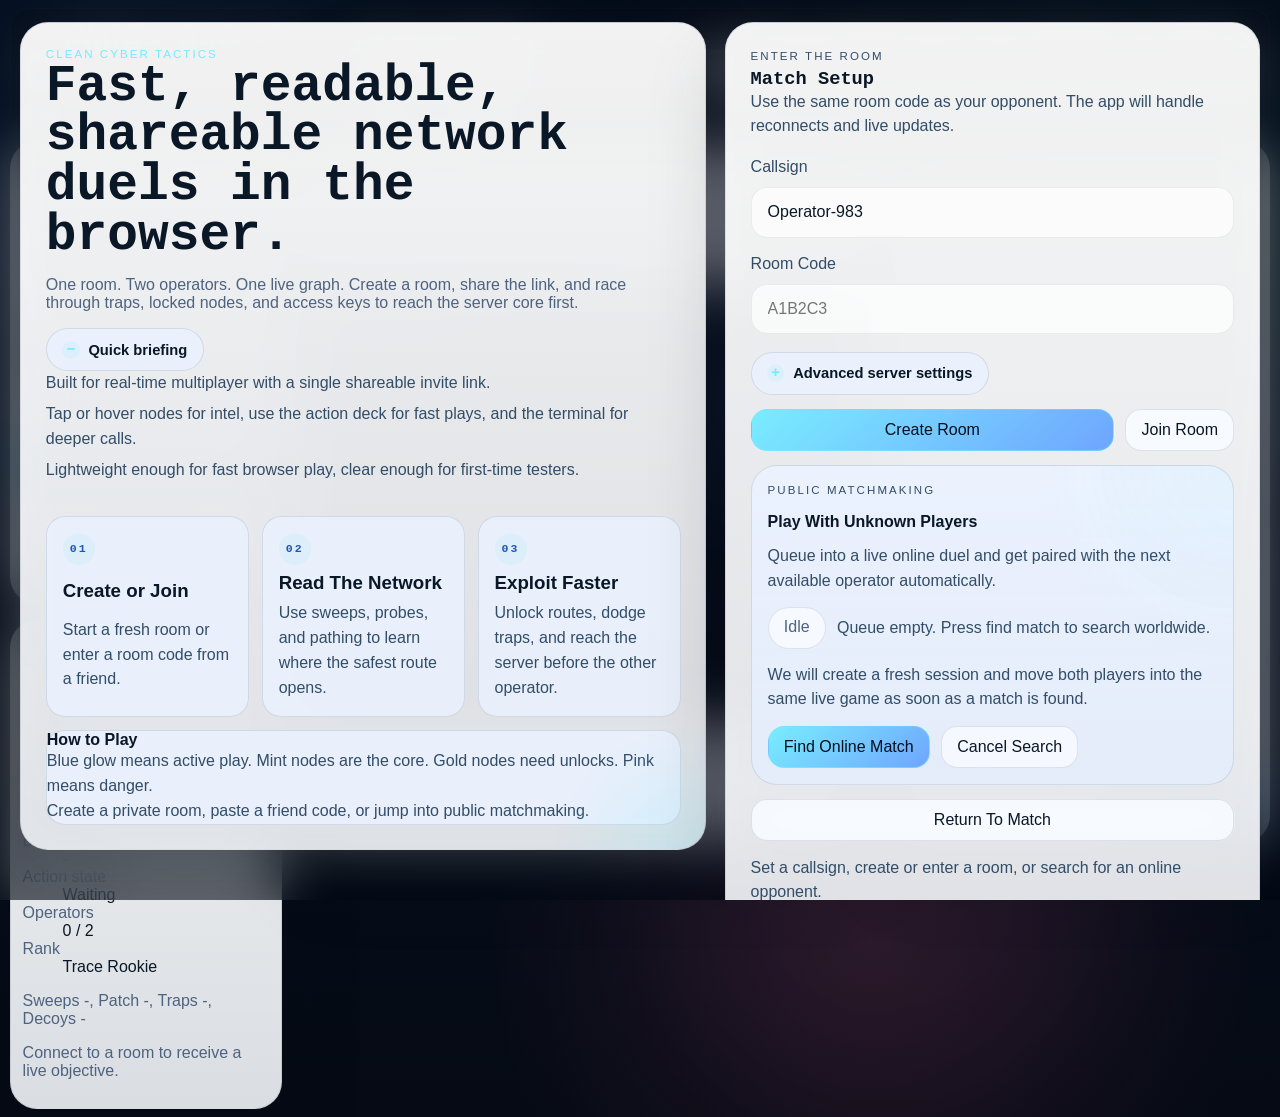
==== commit f18f0065: "Fix gameplay layout and console height alignment" ====
--- a/web/index.html
+++ b/web/index.html
@@ -8,7 +8,8 @@
     <link rel="icon" type="image/svg+xml" href="favicon.svg" />
     <link rel="stylesheet" href="styles.css" />
   </head>
-  <body>
+ <body class="ui-refresh deck-mode">
+
     <audio id="bgMusic" loop preload="auto">
       <source src="main_music.ogg" type="audio/ogg" />
     </audio>
@@ -19,17 +20,24 @@
     <div class="scanlines"></div>
 
     <header class="topbar">
-      <div class="brand-block">
-        <p class="eyebrow">Browser Multiplayer Duel</p>
-        <h1>Cyber Hax v5</h1>
-        <p class="tagline">Trace the graph. Outplay the rival. Breach the core first.</p>
-      </div>
-      <div class="topbar-actions">
+      <div class="topbar-brand-row">
+        <div class="brand-mark" aria-hidden="true"><span></span></div>
+        <div class="brand-block">
+          <p class="eyebrow">Live Browser Multiplayer Duel</p>
+          <h1>Cyber Hax v5</h1>
+          <p class="tagline">A readable cyber duel shell over the full working multiplayer system.</p>
+        </div>
+      </div>
+      <div class="topbar-center">
         <span class="status-pill" id="connectionPill">Offline</span>
         <span class="status-pill muted" id="sessionPill">Room ------</span>
+        <span class="status-pill muted" id="deckStatusPill">Signal View</span>
+      </div>
+      <div class="topbar-actions">
+        <button class="ghost-btn" id="themeToggle" type="button">Cyber Deck</button>
         <button class="ghost-btn" id="helpButton" type="button">How To Play</button>
         <button class="ghost-btn" id="inviteButton" type="button">Invite</button>
-        <button class="ghost-btn" id="settingsToggle" type="button">Room Settings</button>
+        <button class="ghost-btn" id="settingsToggle" type="button">Launch Panel</button>
         <button class="ghost-btn" id="musicToggle" type="button">Start Music</button>
       </div>
     </header>
@@ -76,7 +84,7 @@
                   <strong>How to Play</strong>
                   <p>Blue glow means active play. Mint nodes are the core. Gold nodes need unlocks. Pink means danger.</p>
                 </div>
-                <p id="landingInviteHint">Create a room to challenge a friend or paste a room code to join instantly.</p>
+                <p id="landingInviteHint">Create a private room, paste a code from a friend, or jump into public matchmaking.</p>
               </div>
             </div>
           </details>
@@ -112,6 +120,25 @@
               <button class="primary-btn" id="createRoomButton" type="button">Create Room</button>
               <button class="secondary-btn" type="submit">Join Room</button>
             </div>
+
+            <section class="matchmaking-card" aria-label="Public matchmaking">
+              <div class="matchmaking-copy">
+                <p class="eyebrow">Public Matchmaking</p>
+                <h4>Play With Unknown Players</h4>
+                <p class="subcopy">Queue into a live online duel and get paired with the next available operator automatically.</p>
+              </div>
+              <div class="matchmaking-status-row">
+                <span class="status-pill muted" id="matchmakingStatusPill">Idle</span>
+                <span class="matchmaking-meta" id="matchmakingMeta">Queue empty. Press find match to search worldwide.</span>
+              </div>
+              <p class="join-status matchmaking-status-copy" id="matchmakingMessage">
+                We will create a fresh session and move both players into the same live game as soon as a match is found.
+              </p>
+              <div class="join-actions matchmaking-actions">
+                <button class="primary-btn" id="findMatchButton" type="button">Find Online Match</button>
+                <button class="ghost-btn" id="cancelMatchButton" type="button">Cancel Search</button>
+              </div>
+            </section>
 
             <button class="ghost-btn full-width" id="resumeButton" type="button">Return To Match</button>
 
@@ -213,50 +240,12 @@
     </section>
 
     <main class="app-shell">
-      <section class="board-panel">
-        <header class="panel-header">
-          <div>
-            <p class="eyebrow">Network Board</p>
-            <h2>Live Graph</h2>
-            <p class="subcopy">Hover to inspect. Click to queue a move or probe.</p>
-          </div>
-          <div class="header-stats">
-            <div class="header-stat">
-              <span>Match</span>
-              <strong id="matchLabel">#1</strong>
-            </div>
-            <div class="header-stat">
-              <span>Mode</span>
-              <strong id="modeLabel">Waiting</strong>
-            </div>
-          </div>
-        </header>
-
-        <div class="board-stage" id="boardStage">
-          <svg id="networkSvg" viewBox="0 0 780 720" preserveAspectRatio="xMidYMid meet" aria-label="Network map"></svg>
-          <div class="board-tooltip hidden" id="boardTooltip"></div>
-          <div class="floating-banner hidden" id="waitingBanner"></div>
-          <div class="floating-banner reconnect hidden" id="reconnectBanner"></div>
-          <div class="floating-banner winner hidden" id="winnerBanner"></div>
-          <div class="toast-stack" id="toastStack"></div>
-        </div>
-
-        <footer class="board-footer">
-          <div class="legend-row">
-            <span><i class="legend-dot player"></i>Your position</span>
-            <span><i class="legend-dot rival"></i>Opponent position</span>
-            <span><i class="legend-dot server"></i>Server node</span>
-            <span><i class="legend-dot locked"></i>Locked node</span>
-            <span><i class="legend-dot mine"></i>Mine risk</span>
-          </div>
-          <p class="action-hint" id="actionHint">Create or join a room to start the duel.</p>
-        </footer>
-      </section>
-
-      <aside class="sidebar">
-        <section class="sidebar-card">
-          <p class="eyebrow">Room</p>
-          <h3>Match Control</h3>
+      <aside class="operator-rail">
+        <section class="sidebar-card command-center-card">
+          <div class="card-headline">
+            <p class="eyebrow">Room Control</p>
+            <h3>Command Center</h3>
+          </div>
           <div class="room-code-row">
             <span class="room-code" id="roomCode">------</span>
             <button class="ghost-btn compact" id="copyRoomLinkButton" type="button">Copy Link</button>
@@ -264,14 +253,19 @@
           <p class="subcopy" id="roomNotice">Create or join a room to generate a shareable invite.</p>
           <div class="scoreboard" id="scoreboardList"></div>
           <div class="room-actions">
+            <button class="primary-btn" id="sidebarMatchmakingButton" type="button">Find Online Match</button>
             <button class="secondary-btn" id="sidebarInviteButton" type="button">Invite Friend</button>
             <button class="ghost-btn" id="sidebarHelpButton" type="button">Open Rules</button>
           </div>
         </section>
 
-        <section class="sidebar-card">
-          <p class="eyebrow">Operator</p>
-          <h3>Mission Status</h3>
+<div id="selectedNodeCard" style="display:none;"></div>
+
+        <section class="sidebar-card operator-card">
+          <div class="card-headline">
+            <p class="eyebrow">Operator Status</p>
+            <h3>Live Profile</h3>
+          </div>
           <dl class="metric-list">
             <div>
               <dt>Callsign</dt>
@@ -309,52 +303,100 @@
           <p class="utility-line" id="metricUtilities">Sweeps -, Patch -, Traps -, Decoys -</p>
           <p class="utility-line" id="metricNext">Next hint: connect to a room to receive a live objective.</p>
         </section>
-
-        <section class="sidebar-card node-inspector-card">
-          <p class="eyebrow">Intel</p>
-          <h3>Selected Node</h3>
-          <div class="node-card" id="selectedNodeCard">
-            Select or hover a node to inspect its links, risks, and contextual actions.
-          </div>
-        </section>
       </aside>
 
-      <section class="terminal-panel">
-        <header class="panel-header terminal-header">
-          <div>
-            <p class="eyebrow">Command Surface</p>
-            <h3>Terminal</h3>
-            <p class="subcopy">Command results, action feedback, and room events appear here in real time.</p>
-          </div>
-          <div class="terminal-badges">
-            <span class="status-pill muted" id="terminalModePill">Ready</span>
-          </div>
-        </header>
-
-        <div class="terminal-layout">
-          <section class="terminal-column">
-            <p class="pane-label">Action Feed</p>
-            <div class="log-output" id="logOutput"></div>
-          </section>
-          <section class="terminal-column">
-            <p class="pane-label">Command Deck</p>
-            <div class="command-deck" id="commandDeck"></div>
-          </section>
-          <section class="terminal-column chat-column">
-            <p class="pane-label">Operator Chat</p>
-            <div class="chat-output" id="chatOutput"></div>
-            <form class="chat-form" id="chatForm">
+      <section class="battle-column">
+        <section class="board-panel">
+          <header class="panel-header board-header">
+            <div>
+              <p class="eyebrow">Network Board</p>
+              <h2>Live Graph</h2>
+              <p class="subcopy">Inspect nodes, route through weak links, and breach the server core before your rival does.</p>
+            </div>
+            <div class="header-stats">
+              <div class="header-stat">
+                <span>Match</span>
+                <strong id="matchLabel">#1</strong>
+              </div>
+              <div class="header-stat">
+                <span>Status</span>
+                <strong id="modeLabel">Waiting</strong>
+              </div>
+            </div>
+          </header>
+
+          <div class="board-stage" id="boardStage">
+            <svg id="networkSvg" viewBox="0 0 780 720" preserveAspectRatio="xMidYMid meet" aria-label="Network map"></svg>
+            <div class="board-tooltip hidden" id="boardTooltip"></div>
+            <div class="floating-banner hidden" id="waitingBanner"></div>
+            <div class="floating-banner reconnect hidden" id="reconnectBanner"></div>
+            <div class="floating-banner winner hidden" id="winnerBanner"></div>
+            <div class="toast-stack" id="toastStack"></div>
+          </div>
+
+          <footer class="board-footer">
+            <div class="legend-row">
+              <span><i class="legend-dot player"></i>Your position</span>
+              <span><i class="legend-dot rival"></i>Opponent position</span>
+              <span><i class="legend-dot server"></i>Server node</span>
+              <span><i class="legend-dot locked"></i>Locked node</span>
+              <span><i class="legend-dot mine"></i>Mine risk</span>
+            </div>
+            <p class="action-hint" id="actionHint">Create or join a room to start the duel.</p>
+          </footer>
+        </section>
+      </section>
+
+      <aside class="intel-dock">
+       
+        <section class="terminal-panel dock-terminal">
+          <header class="panel-header terminal-header">
+            <div>
+              <p class="eyebrow">Console Surface</p>
+              <h3>Operations Desk</h3>
+              <p class="subcopy">Live feed, command deck, and operator chat all stay routed through the same working game session.</p>
+            </div>
+            <div class="terminal-badges">
+              <span class="status-pill muted" id="terminalModePill">Ready</span>
+            </div>
+          </header>
+
+          <div class="console-tab-strip">
+            <button class="console-tab is-active" data-console-tab="feed" type="button">Feed</button>
+            <button class="console-tab" data-console-tab="deck" type="button">Deck</button>
+            <button class="console-tab" data-console-tab="chat" type="button">Chat</button>
+          </div>
+
+          <div class="terminal-stack">
+            <section class="terminal-pane is-active" data-console-pane="feed">
+              <p class="pane-label">Action Feed</p>
+              <div class="log-output" id="logOutput"></div>
+            </section>
+
+            <section class="terminal-pane" data-console-pane="deck">
+              <p class="pane-label">Command Deck</p>
+              <div class="command-deck" id="commandDeck"></div>
+            </section>
+
+            <section class="terminal-pane" data-console-pane="chat">
+              <p class="pane-label">Operator Chat</p>
+              <div class="chat-output" id="chatOutput"></div>
+            </section>
+          </div>
+
+          <div class="terminal-input-shell">
+            <form class="terminal-form" id="terminalForm">
+              <input id="commandInput" autocomplete="off" placeholder="Type a command, for example: mission" />
+              <button class="primary-btn" type="submit">Send</button>
+            </form>
+
+            <form class="chat-form hidden" id="chatForm">
               <input id="chatInput" maxlength="280" autocomplete="off" placeholder="Type a message to the other operator" />
               <button class="secondary-btn" type="submit">Send Chat</button>
             </form>
-          </section>
-        </div>
-
-        <form class="terminal-form" id="terminalForm">
-          <input id="commandInput" autocomplete="off" placeholder="Type a command, for example: mission" />
-          <button class="primary-btn" type="submit">Send</button>
-        </form>
-      </section>
+          </div>
+        </section>
+      </aside>
     </main>
 
     <script src="app.js" defer></script>
--- a/web/styles.css
+++ b/web/styles.css
@@ -1,7 +1,7 @@
 :root {
   color-scheme: dark;
+  --bg-deep: #050b16;
   --bg: #07111f;
-  --bg-deep: #050b16;
   --panel: rgba(14, 25, 44, 0.9);
   --panel-strong: rgba(10, 19, 35, 0.96);
   --line: rgba(108, 156, 220, 0.28);
@@ -39,17 +39,39 @@
   font-family: "Aptos", "Segoe UI Variable", "Bahnschrift", sans-serif;
 }
 
+html {
+  -webkit-text-size-adjust: 100%;
+}
+
 body {
   overflow-x: hidden;
 }
 
-body.sheet-open {
+body.sheet-open,
+body.modal-open {
   overflow: hidden;
 }
 
 button,
-input {
+input,
+textarea,
+select {
   font: inherit;
+}
+
+button,
+input,
+textarea,
+select,
+.ghost-btn,
+.primary-btn,
+.secondary-btn,
+.command-card {
+  touch-action: manipulation;
+}
+
+.hidden {
+  display: none !important;
 }
 
 .ambient {
@@ -84,116 +106,16 @@
   background: rgba(255, 104, 167, 0.08);
 }
 
-.settings-toggle {
-  border: 1px solid rgba(128, 180, 255, 0.38);
-  background: rgba(8, 18, 34, 0.72);
-  color: var(--text);
-  border-radius: 999px;
-  padding: 0.8rem 1.1rem;
-  backdrop-filter: blur(18px);
-  box-shadow: var(--shadow);
-  cursor: pointer;
-  transition: transform 180ms ease, border-color 180ms ease, background 180ms ease;
-}
-
-.top-controls {
+.scanlines {
   position: fixed;
-  top: 1.25rem;
-  right: 1.25rem;
-  z-index: 30;
-  display: flex;
-  gap: 0.75rem;
-}
-
-.music-toggle {
-  border: 1px solid rgba(128, 180, 255, 0.38);
-  background: rgba(8, 18, 34, 0.72);
-  color: var(--text);
-  border-radius: 999px;
-  padding: 0.8rem 1.1rem;
-  backdrop-filter: blur(18px);
-  box-shadow: var(--shadow);
-  cursor: pointer;
-  transition: transform 180ms ease, border-color 180ms ease, background 180ms ease;
-}
-
-.settings-toggle:hover,
-.music-toggle:hover,
-.quick-grid button:hover,
-.action-row button:hover,
-.secondary-btn:hover,
-.primary-btn:hover,
-.command-item:hover {
-  transform: translateY(-1px);
-  border-color: rgba(116, 236, 255, 0.68);
-  background: rgba(16, 34, 62, 0.96);
-}
-.command-deck.large {
-  display: grid;
-  grid-template-columns: repeat(3, 1fr);
-  gap: 0.8rem;
-  padding-top: 1rem;
-}
-.app-grid {
-  position: relative;
-  z-index: 1;
-  display: grid;
-  grid-template-columns: minmax(0, 1.2fr) minmax(22rem, 25rem);
-  grid-template-rows: minmax(28rem, 1fr) minmax(18rem, 34vh);
-  grid-template-areas:
-    "board sidebar"
-    "terminal terminal";
-  gap: 1rem;
-  padding: 4.75rem 1.25rem 1.25rem;
-  min-height: 100svh;
-}
-
-.command-item {
-  font-size: 1.05rem;
-  padding: 1.1rem;
-  border-radius: 16px;
-}
-
-.board-panel,
-.sidebar-panel,
-.terminal-panel,
-.join-panel {
-  background: linear-gradient(180deg, rgba(15, 27, 48, 0.95), rgba(9, 18, 33, 0.92));
-  border: 1px solid rgba(110, 162, 230, 0.24);
-  box-shadow: var(--shadow);
-  backdrop-filter: blur(18px);
-}
-
-.board-panel,
-.sidebar-panel,
-.terminal-panel {
-  overflow: hidden;
-}
-
-.board-panel {
-  grid-area: board;
-  border-radius: var(--radius-xl);
-  display: flex;
-  flex-direction: column;
-  min-height: 0;
-}
-
-.board-header,
-.terminal-header {
-  display: flex;
-  justify-content: space-between;
-  align-items: flex-start;
-  gap: 1rem;
-  padding: 1.2rem 1.2rem 0.75rem;
-}
-
-.board-header h2,
-.terminal-header h3,
-.sidebar-section h3,
-.join-copy h1 {
-  margin: 0.1rem 0 0;
-  font-family: "Consolas", "Cascadia Code", monospace;
-  letter-spacing: 0.02em;
+  inset: 0;
+  pointer-events: none;
+  background:
+    linear-gradient(rgba(255, 255, 255, 0.016) 1px, transparent 1px),
+    linear-gradient(90deg, rgba(116, 236, 255, 0.014) 1px, transparent 1px);
+  background-size: 100% 4px, 56px 100%;
+  opacity: 0.3;
+  z-index: 0;
 }
 
 .eyebrow {
@@ -204,30 +126,665 @@
   font-size: 0.72rem;
 }
 
+.tagline,
 .subcopy,
 .utility-line,
 .join-status,
-.join-points p,
-.lede {
-  margin: 0.4rem 0 0;
+.lede,
+.hero-points p,
+.mini-guide-list p,
+.matchmaking-meta,
+.action-hint,
+.legend-row,
+.score-sub,
+.pane-label,
+.field span,
+.metric-list dt,
+.summary-grid span {
   color: var(--muted);
+}
+
+.status-pill,
+.ghost-btn,
+.primary-btn,
+.secondary-btn,
+.compact,
+.console-tab,
+.room-code,
+.header-stat,
+.command-card,
+.chat-line,
+.terminal-pane,
+.landing-card,
+.mini-guide,
+.how-strip,
+.matchmaking-card,
+.node-card,
+.score-row,
+.summary-grid > div,
+.sidebar-card,
+.board-panel,
+.dock-terminal,
+.hero-panel,
+.join-panel,
+.modal-card {
+  min-width: 0;
+}
+
+.ghost-btn,
+.primary-btn,
+.secondary-btn,
+.compact {
+  min-height: 46px;
+}
+
+.field input,
+.field textarea,
+.terminal-form input,
+.chat-form input,
+#inviteLinkInput,
+#inviteMessage,
+#commandInput,
+#chatInput {
+  min-height: 48px;
+}
+
+body.ui-refresh {
+  --surface-ink: #091726;
+  --surface-muted: #4e637f;
+  --surface-bg: rgba(248, 251, 255, 0.88);
+  --surface-bg-strong: rgba(255, 255, 255, 0.95);
+  --surface-edge: rgba(17, 38, 64, 0.11);
+  --surface-shadow: 0 30px 80px rgba(4, 12, 22, 0.18);
+  --surface-accent: rgba(116, 236, 255, 0.15);
+  --surface-soft: rgba(235, 242, 255, 0.82);
+  --surface-button: rgba(11, 24, 41, 0.06);
+  --surface-button-hover: rgba(11, 24, 41, 0.11);
+}
+
+body.ui-refresh.deck-mode {
+  --surface-ink: #eaf5ff;
+  --surface-muted: #97accb;
+  --surface-bg: rgba(7, 15, 28, 0.86);
+  --surface-bg-strong: rgba(8, 17, 31, 0.94);
+  --surface-edge: rgba(137, 188, 255, 0.16);
+  --surface-shadow: 0 36px 90px rgba(0, 0, 0, 0.42);
+  --surface-accent: rgba(116, 236, 255, 0.09);
+  --surface-soft: rgba(12, 23, 40, 0.9);
+  --surface-button: rgba(255, 255, 255, 0.07);
+  --surface-button-hover: rgba(255, 255, 255, 0.12);
+}
+
+body.ui-refresh .topbar,
+body.ui-refresh .hero-panel,
+body.ui-refresh .join-panel,
+body.ui-refresh .sidebar-card,
+body.ui-refresh .board-panel,
+body.ui-refresh .dock-terminal,
+body.ui-refresh .modal-card {
+  background: linear-gradient(180deg, var(--surface-bg-strong), var(--surface-bg));
+  border: 1px solid var(--surface-edge);
+  box-shadow: var(--surface-shadow);
+  backdrop-filter: blur(24px);
+}
+
+body.ui-refresh .topbar {
+  position: sticky;
+  top: 0;
+  z-index: 24;
+  display: grid;
+  grid-template-columns: minmax(0, 1.2fr) auto auto;
+  align-items: center;
+  gap: 1rem;
+  margin: 1rem 1rem 0;
+  padding: 1rem 1.25rem 0.9rem;
+  border-radius: 24px;
+  background: linear-gradient(180deg, rgba(5, 10, 18, 0.44), rgba(5, 10, 18, 0));
+}
+
+body.ui-refresh .topbar-brand-row,
+body.ui-refresh .topbar-center,
+body.ui-refresh .topbar-actions {
+  display: flex;
+  align-items: center;
+  gap: 0.75rem;
+  min-width: 0;
+}
+
+body.ui-refresh .topbar-actions {
+  justify-content: flex-end;
+  flex-wrap: wrap;
+}
+
+body.ui-refresh .brand-mark {
+  width: 2.7rem;
+  height: 2.7rem;
+  border-radius: 0.9rem;
+  background: linear-gradient(160deg, rgba(255, 255, 255, 0.96), rgba(227, 240, 255, 0.94));
+  border: 1px solid rgba(16, 39, 69, 0.08);
+  display: grid;
+  place-items: center;
+  box-shadow: 0 18px 32px rgba(7, 17, 31, 0.12);
+}
+
+body.ui-refresh .brand-mark span {
+  width: 1.15rem;
+  height: 1.15rem;
+  border-radius: 0.35rem;
+  background: #04101d;
+  transform: rotate(45deg);
+}
+
+body.ui-refresh .brand-block,
+body.ui-refresh .panel-heading,
+body.ui-refresh .card-headline {
+  min-width: 0;
+}
+
+body.ui-refresh .brand-block h1,
+body.ui-refresh .panel-header h2,
+body.ui-refresh .panel-header h3,
+body.ui-refresh .sidebar-card h3,
+body.ui-refresh .modal-card h2,
+body.ui-refresh .join-panel h3,
+body.ui-refresh .hero-panel h2,
+body.ui-refresh .card-headline h3 {
+  margin: 0.1rem 0 0;
+  color: var(--surface-ink);
+  font-family: "Consolas", "Cascadia Code", monospace;
+}
+
+body.ui-refresh .tagline,
+body.ui-refresh .subcopy,
+body.ui-refresh .utility-line,
+body.ui-refresh .join-status,
+body.ui-refresh .mini-guide-list p,
+body.ui-refresh .hero-points p,
+body.ui-refresh .lede,
+body.ui-refresh .matchmaking-meta,
+body.ui-refresh .action-hint,
+body.ui-refresh .legend-row,
+body.ui-refresh .pane-label,
+body.ui-refresh .metric-list dt {
+  color: var(--surface-muted);
+}
+
+body.ui-refresh .status-pill,
+body.ui-refresh .ghost-btn,
+body.ui-refresh .secondary-btn,
+body.ui-refresh .primary-btn {
+  min-height: 2.75rem;
+  border-radius: 1rem;
+  border: 1px solid var(--surface-edge);
+  box-shadow: none;
+  backdrop-filter: blur(20px);
+}
+
+body.ui-refresh .status-pill {
+  border-radius: 999px;
+  background: var(--surface-bg);
+  color: var(--surface-ink);
+}
+
+body.ui-refresh .status-pill.muted,
+body.ui-refresh .console-tab,
+body.ui-refresh .field span,
+body.ui-refresh .room-code,
+body.ui-refresh .pane-label,
+body.ui-refresh .summary-grid span,
+body.ui-refresh .metric-list dt,
+body.ui-refresh .chat-meta,
+body.ui-refresh .chat-empty,
+body.ui-refresh .score-sub {
+  color: var(--surface-muted);
+}
+
+body.ui-refresh .ghost-btn,
+body.ui-refresh .secondary-btn {
+  background: var(--surface-bg);
+  color: var(--surface-ink);
+}
+
+body.ui-refresh .primary-btn {
+  color: #03101c;
+  background: linear-gradient(140deg, rgba(116, 236, 255, 0.96), rgba(108, 163, 255, 0.98));
+  border-color: rgba(116, 236, 255, 0.45);
+}
+
+body.ui-refresh .ghost-btn:hover,
+body.ui-refresh .secondary-btn:hover,
+body.ui-refresh .primary-btn:hover,
+body.ui-refresh .console-tab:hover,
+body.ui-refresh .command-card:hover {
+  transform: translateY(-1px);
+}
+
+body.ui-refresh .ghost-btn:hover,
+body.ui-refresh .secondary-btn:hover {
+  background: var(--surface-button-hover);
+  color: var(--surface-ink);
+}
+
+body.ui-refresh .primary-btn:hover {
+  background: linear-gradient(140deg, rgba(116, 236, 255, 1), rgba(108, 163, 255, 1));
+}
+
+body.ui-refresh .join-sheet {
+  position: fixed;
+  inset: 0;
+  z-index: 40;
+  display: grid;
+  place-items: center;
+  align-items: start;
+  padding: 1.4rem 1.25rem 1.2rem;
+  overflow-y: auto;
+  background: rgba(3, 10, 19, 0.58);
+  backdrop-filter: blur(28px);
+  opacity: 0;
+  pointer-events: none;
+  transition: opacity 220ms ease;
+}
+
+body.ui-refresh .join-sheet.is-open {
+  opacity: 1;
+  pointer-events: auto;
+}
+
+body.ui-refresh .join-shell {
+  max-width: 1380px;
+  width: 100%;
+  margin: 0 auto;
+  display: grid;
+  grid-template-columns: minmax(0, 1.18fr) minmax(21rem, 0.92fr);
+  gap: 1.15rem;
+  align-items: start;
+}
+
+body.ui-refresh .hero-panel,
+body.ui-refresh .join-panel {
+  border-radius: 1.75rem;
+  padding: 1.55rem;
+}
+
+body.ui-refresh .hero-panel {
+  position: relative;
+  overflow: hidden;
+}
+
+body.ui-refresh .hero-panel::after {
+  content: "";
+  position: absolute;
+  inset: auto -8rem -10rem auto;
+  width: 18rem;
+  height: 18rem;
+  border-radius: 999px;
+  background: radial-gradient(circle, rgba(116, 236, 255, 0.22), transparent 68%);
+  pointer-events: none;
+}
+
+body.ui-refresh .hero-panel h2 {
+  font-size: clamp(2.3rem, 4vw, 4.4rem);
+  line-height: 0.97;
+}
+
+body.ui-refresh .hero-details,
+body.ui-refresh .advanced-server {
+  display: grid;
+  gap: 0.8rem;
+  margin-top: 0.2rem;
+}
+
+body.ui-refresh .hero-details summary,
+body.ui-refresh .advanced-server summary {
+  list-style: none;
+  cursor: pointer;
+  user-select: none;
+  display: inline-flex;
+  align-items: center;
+  gap: 0.55rem;
+  width: fit-content;
+  max-width: 100%;
+  min-height: 42px;
+  padding: 0.72rem 0.95rem;
+  border-radius: 999px;
+  border: 1px solid var(--surface-edge);
+  background: var(--surface-soft);
+  color: var(--surface-ink);
+  font-size: 0.92rem;
+  font-weight: 600;
+}
+
+body.ui-refresh .hero-details summary::-webkit-details-marker,
+body.ui-refresh .advanced-server summary::-webkit-details-marker {
+  display: none;
+}
+
+body.ui-refresh .hero-details summary::before,
+body.ui-refresh .advanced-server summary::before {
+  content: "+";
+  display: inline-flex;
+  align-items: center;
+  justify-content: center;
+  width: 1.1rem;
+  height: 1.1rem;
+  border-radius: 999px;
+  background: rgba(116, 236, 255, 0.12);
+  color: var(--accent);
+  font-family: "Consolas", "Cascadia Code", monospace;
+  font-size: 0.95rem;
+}
+
+body.ui-refresh .hero-details[open] summary::before,
+body.ui-refresh .advanced-server[open] summary::before {
+  content: "−";
+}
+
+body.ui-refresh .hero-details-body,
+body.ui-refresh .hero-points,
+body.ui-refresh .mini-guide-list,
+body.ui-refresh .landing-grid,
+body.ui-refresh .modal-grid,
+body.ui-refresh .summary-grid,
+body.ui-refresh .hero-points,
+body.ui-refresh .matchmaking-copy {
+  display: grid;
+  gap: 0.8rem;
+}
+
+body.ui-refresh .hero-points {
+  gap: 0.4rem;
+}
+
+body.ui-refresh .landing-grid {
+  margin-top: 1.25rem;
+  grid-template-columns: repeat(3, minmax(0, 1fr));
+}
+
+body.ui-refresh .landing-card,
+body.ui-refresh .mini-guide,
+body.ui-refresh .how-strip,
+body.ui-refresh .matchmaking-card,
+body.ui-refresh .node-card,
+body.ui-refresh .summary-grid > div,
+body.ui-refresh .score-row,
+body.ui-refresh .command-card,
+body.ui-refresh .chat-line,
+body.ui-refresh .terminal-pane {
+  background: var(--surface-soft);
+  border: 1px solid var(--surface-edge);
+  box-shadow: none;
+}
+
+body.ui-refresh .landing-card {
+  border-radius: 1.2rem;
+  padding: 1rem;
+  display: grid;
+  gap: 0.45rem;
+}
+
+body.ui-refresh .landing-card span {
+  display: inline-flex;
+  align-items: center;
+  justify-content: center;
+  width: 2rem;
+  height: 2rem;
+  border-radius: 999px;
+  background: rgba(116, 236, 255, 0.1);
+  color: #2255bb;
+  font: 700 0.72rem/1 "Consolas", "Cascadia Code", monospace;
+  letter-spacing: 0.18em;
+}
+
+body.ui-refresh .landing-card h3,
+body.ui-refresh .mini-guide h4,
+body.ui-refresh .modal-grid h3,
+body.ui-refresh .matchmaking-copy h4,
+body.ui-refresh .how-strip strong {
+  margin: 0;
+  color: var(--surface-ink);
+}
+
+body.ui-refresh .landing-card p,
+body.ui-refresh .hero-points p,
+body.ui-refresh .mini-guide-list p,
+body.ui-refresh .how-strip p,
+body.ui-refresh .join-panel p,
+body.ui-refresh .matchmaking-meta,
+body.ui-refresh .field span,
+body.ui-refresh .quick-rules p {
+  margin: 0;
+  color: #324d68;
   line-height: 1.55;
 }
 
-.board-stage {
+body.ui-refresh .how-strip,
+body.ui-refresh .mini-guide,
+body.ui-refresh .matchmaking-card {
+  border-radius: 1.2rem;
+}
+
+body.ui-refresh .mini-guide {
+  margin-top: 1rem;
+  padding: 1rem 1.05rem;
+}
+
+body.ui-refresh .join-panel {
+  display: grid;
+  gap: 1rem;
+  align-content: start;
+}
+
+body.ui-refresh .join-form,
+body.ui-refresh .field {
+  display: grid;
+  gap: 0.9rem;
+}
+
+body.ui-refresh .field {
+  gap: 0.45rem;
+}
+
+body.ui-refresh .field input,
+body.ui-refresh .field textarea,
+body.ui-refresh #commandInput,
+body.ui-refresh #chatInput,
+body.ui-refresh #inviteLinkInput,
+body.ui-refresh #inviteMessage {
+  width: 100%;
+  background: rgba(255, 255, 255, 0.7);
+  border: 1px solid rgba(17, 38, 64, 0.08);
+  color: var(--surface-ink);
+  border-radius: 1rem;
+  box-shadow: inset 0 1px 0 rgba(255, 255, 255, 0.5);
+  padding: 0.95rem 1rem;
+  outline: none;
+}
+
+body.ui-refresh .field input:focus,
+body.ui-refresh .field textarea:focus,
+body.ui-refresh #commandInput:focus,
+body.ui-refresh #chatInput:focus,
+body.ui-refresh #inviteLinkInput:focus,
+body.ui-refresh #inviteMessage:focus {
+  border-color: rgba(116, 236, 255, 0.74);
+  box-shadow: 0 0 0 3px rgba(116, 236, 255, 0.12);
+}
+
+body.ui-refresh.deck-mode .field input,
+body.ui-refresh.deck-mode .field textarea,
+body.ui-refresh.deck-mode #commandInput,
+body.ui-refresh.deck-mode #chatInput,
+body.ui-refresh.deck-mode #inviteLinkInput,
+body.ui-refresh.deck-mode #inviteMessage {
+  background: rgba(255, 255, 255, 0.05);
+  border-color: rgba(137, 188, 255, 0.14);
+  color: var(--surface-ink);
+  box-shadow: none;
+}
+
+body.ui-refresh .join-actions,
+body.ui-refresh .room-actions,
+body.ui-refresh .room-code-row,
+body.ui-refresh .terminal-form,
+body.ui-refresh .chat-form {
+  display: grid;
+  grid-template-columns: minmax(0, 1fr) auto;
+  gap: 0.7rem;
+}
+
+body.ui-refresh .room-code-row,
+body.ui-refresh .room-actions {
+  grid-template-columns: 1fr;
+}
+
+body.ui-refresh .full-width {
+  width: 100%;
+}
+
+body.ui-refresh .matchmaking-card {
+  display: grid;
+  gap: 0.85rem;
+  padding: 1rem;
+  border-radius: 26px;
+  background:
+    radial-gradient(circle at top right, rgba(116, 236, 255, 0.08), transparent 34%),
+    linear-gradient(180deg, rgba(235, 242, 255, 0.92), rgba(228, 237, 252, 0.88));
+}
+
+body.ui-refresh .matchmaking-status-row,
+body.ui-refresh .matchmaking-actions {
+  display: flex;
+  flex-wrap: wrap;
+  gap: 0.7rem;
+  align-items: center;
+}
+
+body.ui-refresh .matchmaking-actions {
+  align-items: stretch;
+}
+
+body.ui-refresh #sidebarMatchmakingButton {
+  flex: 1 1 100%;
+}
+
+body.ui-refresh .app-shell {
   position: relative;
-  flex: 1;
-  min-height: 20rem;
-  margin: 0 1rem 1rem;
-  border-radius: 24px;
+  z-index: 1;
+  display: grid;
+  grid-template-columns: minmax(16rem, 18rem) minmax(0, 1fr) minmax(21rem, 24rem);
+  gap: 1rem;
+  padding: 1rem;
+  min-height: calc(100svh - 6rem);
+  align-items: start;
+}
+
+body.ui-refresh .operator-rail,
+body.ui-refresh .battle-column,
+body.ui-refresh .intel-dock {
+  min-width: 0;
+  display: flex;
+  flex-direction: column;
+  gap: 1rem;
+}
+
+body.ui-refresh .sidebar-card,
+body.ui-refresh .dock-terminal,
+body.ui-refresh .board-panel {
+  border-radius: 1.7rem;
+  padding: 1.05rem;
   overflow: hidden;
+}
+
+body.ui-refresh .card-headline,
+body.ui-refresh .panel-header {
+  display: grid;
+  gap: 0.2rem;
+  margin-bottom: 0.8rem;
+}
+
+body.ui-refresh .scoreboard {
+  display: grid;
+  gap: 0.7rem;
+  margin-top: 0.95rem;
+}
+
+body.ui-refresh .score-row {
+  border-radius: 1rem;
+  padding: 0.9rem 0.95rem;
+  display: grid;
+  grid-template-columns: minmax(0, 1fr) auto;
+  gap: 0.75rem;
+}
+
+body.ui-refresh .score-name,
+body.ui-refresh .score-wins strong,
+body.ui-refresh .metric-list dd,
+body.ui-refresh .summary-grid strong,
+body.ui-refresh .room-code,
+body.ui-refresh .header-stat strong,
+body.ui-refresh .command-card strong,
+body.ui-refresh .log-line,
+body.ui-refresh .chat-author,
+body.ui-refresh .chat-text {
+  color: var(--surface-ink);
+}
+
+body.ui-refresh .room-code {
+  display: inline-flex;
+  align-items: center;
+  justify-content: center;
+  min-width: 6rem;
+  padding: 0.95rem 1rem;
+  border-radius: 1rem;
+  background: var(--surface-soft);
+  border: 1px solid var(--surface-edge);
+  font: 700 1.05rem/1 "Consolas", "Cascadia Code", monospace;
+  letter-spacing: 0.16em;
+}
+
+body.ui-refresh .header-stats {
+  display: flex;
+  gap: 0.75rem;
+  flex-wrap: wrap;
+}
+
+body.ui-refresh .header-stat {
+  min-width: 7rem;
+  padding: 0.8rem 0.95rem;
+  border-radius: 1rem;
+  background: var(--surface-soft);
+  border: 1px solid var(--surface-edge);
+}
+
+body.ui-refresh .board-panel {
+  min-height: 0;
+}
+
+body.ui-refresh .board-header,
+body.ui-refresh .terminal-header {
+  display: flex;
+  justify-content: space-between;
+  align-items: flex-start;
+  gap: 1rem;
+  padding: 0.2rem 0.2rem 0.95rem;
+}
+
+body.ui-refresh .board-stage {
+  position: relative;
+  margin: 0;
+  min-height: clamp(24rem, 52vh, 36rem);
+  max-height: clamp(24rem, 52vh, 36rem);
+  border-radius: 1.4rem;
+  overflow: hidden;
+  border: 1px solid rgba(110, 162, 230, 0.14);
+  box-shadow: inset 0 1px 0 rgba(255, 255, 255, 0.02);
   background:
     radial-gradient(circle at 18% 18%, rgba(116, 236, 255, 0.12), transparent 20%),
     radial-gradient(circle at 86% 28%, rgba(108, 163, 255, 0.18), transparent 24%),
     linear-gradient(180deg, rgba(8, 20, 38, 0.96), rgba(5, 13, 24, 0.98));
 }
 
-.board-stage::before {
+body.ui-refresh .board-stage::before {
   content: "";
   position: absolute;
   inset: 0;
@@ -239,7 +796,7 @@
   pointer-events: none;
 }
 
-#networkSvg {
+body.ui-refresh #networkSvg {
   position: absolute;
   inset: 0;
   width: 100%;
@@ -247,281 +804,228 @@
   z-index: 2;
 }
 
-.sidebar-panel {
-  grid-area: sidebar;
-  border-radius: var(--radius-xl);
-  padding: 1rem;
+body.ui-refresh .board-footer {
+  display: grid;
+  gap: 0.55rem;
+  padding: 0.8rem 0.2rem 0.2rem;
+}
+
+body.ui-refresh .legend-row {
+  display: flex;
+  flex-wrap: wrap;
+  gap: 0.7rem 1rem;
+}
+
+body.ui-refresh .legend-dot {
+  width: 0.72rem;
+  height: 0.72rem;
+  border-radius: 999px;
+  display: inline-block;
+}
+
+.legend-dot.player { background: var(--accent); }
+.legend-dot.rival { background: var(--rival); }
+.legend-dot.server { background: var(--server); }
+.legend-dot.locked { background: var(--locked); }
+.legend-dot.mine { background: var(--mine); }
+
+body.ui-refresh .dock-terminal {
   display: flex;
   flex-direction: column;
-  gap: 0.85rem;
-  min-height: 0;
-}
-
-.sidebar-section,
-.terminal-column {
-  background: rgba(7, 16, 31, 0.48);
-  border: 1px solid rgba(116, 164, 232, 0.16);
-  border-radius: var(--radius-lg);
-  padding: 1rem;
-}
-
-.metric-list {
-  display: grid;
-  grid-template-columns: repeat(2, minmax(0, 1fr));
-  gap: 0.75rem 0.8rem;
-  margin: 0.8rem 0 0;
-}
-
-.metric-list div {
-  min-width: 0;
-}
-
-.metric-list dt {
-  color: var(--muted);
-  font-size: 0.8rem;
-  margin-bottom: 0.2rem;
-}
-
-.metric-list dd {
-  margin: 0;
-  font-weight: 600;
-  word-break: break-word;
-}
-
-.node-card {
-  margin-top: 0.8rem;
-  min-height: 9.5rem;
-  line-height: 1.5;
-}
-
-.node-card h4 {
-  margin: 0 0 0.55rem;
-  font-size: 1.05rem;
-}
-
-.tag-row,
-.action-row,
-.status-cluster,
-.join-actions {
-  display: flex;
-  flex-wrap: wrap;
+  min-height: clamp(24rem, 52vh, 36rem);
+  max-height: clamp(24rem, 52vh, 36rem);
+  overflow: hidden;
+}
+
+body.ui-refresh .console-tab-strip {
+  display: grid;
+  grid-template-columns: repeat(3, minmax(0, 1fr));
   gap: 0.55rem;
-}
-
-.tag {
-  display: inline-flex;
-  align-items: center;
-  border-radius: 999px;
-  padding: 0.32rem 0.62rem;
-  font-size: 0.8rem;
-  border: 1px solid rgba(116, 236, 255, 0.25);
-  background: rgba(13, 31, 56, 0.75);
-}
-
-.tag.server { color: var(--server); border-color: rgba(147, 255, 215, 0.36); }
-.tag.locked { color: var(--locked); border-color: rgba(255, 201, 109, 0.36); }
-.tag.mine { color: var(--mine); border-color: rgba(255, 124, 170, 0.36); }
-.tag.decoy { color: var(--warn); border-color: rgba(255, 207, 120, 0.36); }
-
-.quick-grid {
-  display: grid;
-  grid-template-columns: repeat(2, minmax(0, 1fr));
-  gap: 0.65rem;
-  margin-top: 0.8rem;
-}
-
-.quick-grid button,
-.action-row button,
-.secondary-btn,
-.primary-btn,
-.command-item {
-  border-radius: 999px;
-  padding: 0.72rem 0.95rem;
-  border: 1px solid rgba(116, 164, 232, 0.3);
-  color: var(--text);
-  background: rgba(12, 24, 44, 0.78);
+  padding: 0 0.15rem 0.9rem;
+}
+
+body.ui-refresh .console-tab {
+  min-height: 2.9rem;
+  border-radius: 1rem;
+  border: 1px solid var(--surface-edge);
+  background: var(--surface-soft);
+  color: var(--surface-muted);
+  font: 700 0.78rem/1 "Consolas", "Cascadia Code", monospace;
+  letter-spacing: 0.14em;
+  text-transform: uppercase;
   cursor: pointer;
-  transition: transform 180ms ease, border-color 180ms ease, background 180ms ease;
-}
-
-.primary-btn {
-  background: linear-gradient(135deg, rgba(111, 237, 255, 0.95), rgba(106, 159, 255, 0.96));
-  color: #04101d;
-  border-color: rgba(164, 237, 255, 0.88);
-  font-weight: 700;
-}
-
-.terminal-panel {
-  grid-area: terminal;
-  border-radius: var(--radius-xl);
+  transition: transform 180ms ease, background 180ms ease, border-color 180ms ease, color 180ms ease;
+}
+
+body.ui-refresh .console-tab.is-active {
+  background: linear-gradient(135deg, rgba(116, 236, 255, 0.2), rgba(108, 163, 255, 0.17));
+  border-color: rgba(116, 236, 255, 0.42);
+  color: var(--surface-ink);
+}
+
+body.ui-refresh .terminal-stack {
   display: flex;
   flex-direction: column;
+  flex: 1 1 auto;
   min-height: 0;
-}
-
-.terminal-grid {
-  display: grid;
-  grid-template-columns: minmax(0, 1.2fr) minmax(18rem, 0.8fr);
-  gap: 0.9rem;
-  padding: 0 1rem 1rem;
+  padding: 0 0.15rem;
+}
+
+body.ui-refresh .terminal-pane {
+  display: none;
+  flex-direction: column;
+  flex: 1 1 auto;
   min-height: 0;
-  flex: 1;
-}
-
-.terminal-column {
+  border-radius: 1.2rem;
+  padding: 0.95rem;
+}
+
+body.ui-refresh .terminal-pane.is-active {
+  display: flex;
+}
+
+body.ui-refresh .log-output,
+body.ui-refresh .command-deck,
+body.ui-refresh .chat-output {
+  min-height: 0;
+  flex: 1 1 auto;
+  overflow-y: auto;
+  overflow-x: hidden;
+  padding-top: 0.85rem;
+  scrollbar-width: thin;
+}
+
+body.ui-refresh .log-output {
+  min-height: 15rem;
+}
+
+body.ui-refresh .log-line {
+  margin-bottom: 0.65rem;
+  padding: 0.75rem 0.85rem;
+  border-radius: 0.9rem;
+  background: rgba(11, 24, 41, 0.05);
+  white-space: pre-wrap;
+  overflow-wrap: break-word;
+  word-break: break-word;
+}
+
+body.ui-refresh .log-line.command {
+  color: #0070a8;
+}
+
+body.ui-refresh .command-deck {
+  display: grid;
+  grid-template-columns: repeat(2, minmax(0, 1fr));
+  gap: 0.7rem;
+  align-content: start;
+}
+
+body.ui-refresh .command-card {
+  border-radius: 1rem;
+  padding: 1rem;
+  text-align: left;
+  transition: transform 180ms ease, border-color 180ms ease, background 180ms ease;
+}
+
+body.ui-refresh .command-card span {
+  color: var(--surface-muted);
+  line-height: 1.45;
+}
+
+body.ui-refresh .chat-column {
   display: flex;
   flex-direction: column;
-  min-height: 0;
-  overflow: hidden;
-}
-
-.pane-label {
-  margin: 0;
-  padding-bottom: 0.7rem;
-  color: var(--muted);
-  letter-spacing: 0.06em;
-  text-transform: uppercase;
+  gap: 0.9rem;
+}
+
+body.ui-refresh .chat-line {
+  margin-bottom: 0.7rem;
+  padding: 0.72rem 0.78rem;
+  border-radius: 16px;
+}
+
+body.ui-refresh .chat-meta {
+  display: flex;
+  justify-content: space-between;
+  gap: 0.65rem;
+  margin-bottom: 0.32rem;
   font-size: 0.78rem;
-  border-bottom: 1px solid rgba(116, 164, 232, 0.12);
-}
-
-.log-output,
-.command-deck {
-  min-height: 0;
-  overflow: auto;
-  padding-top: 1rem;
-  font-family: "Consolas", "Cascadia Code", monospace;
-  line-height: 1.5;
-}
-
-.log-line { margin-bottom: 0.55rem; color: #dce8f8; }
-.log-line.command { color: var(--accent); }
-
-.command-item {
-  display: grid;
-  grid-template-columns: 7.5rem minmax(0, 1fr);
-  gap: 0.7rem;
-  text-align: left;
-  margin-top: 0.65rem;
-  border-radius: 14px;
-}
-
-.command-key {
-  color: var(--accent);
-  font-size: 0.88rem;
-}
-
-.terminal-form {
-  display: grid;
-  grid-template-columns: minmax(0, 1fr) auto;
+}
+
+body.ui-refresh .chat-text {
+  white-space: pre-wrap;
+  word-break: break-word;
+}
+
+body.ui-refresh .terminal-input-shell {
+  display: grid;
   gap: 0.8rem;
-  padding: 0 1rem 1rem;
-}
-
-.terminal-form input,
-.field input {
-  width: 100%;
-  border-radius: 18px;
-  border: 1px solid rgba(116, 164, 232, 0.26);
-  background: rgba(7, 16, 31, 0.9);
-  color: var(--text);
-  padding: 0.95rem 1rem;
-  outline: none;
-  transition: border-color 180ms ease, box-shadow 180ms ease;
-}
-
-.terminal-form input:focus,
-.field input:focus {
-  border-color: rgba(116, 236, 255, 0.74);
-  box-shadow: 0 0 0 3px rgba(116, 236, 255, 0.12);
-}
-
-.join-sheet {
+  padding: 0.95rem 0.15rem 0.15rem;
+  flex-shrink: 0;
+}
+
+body.ui-refresh .terminal-form,
+body.ui-refresh .chat-form {
+  padding: 0;
+}
+
+body.ui-refresh .terminal-form button,
+body.ui-refresh .chat-form button {
+  min-width: 9rem;
+}
+
+body.ui-refresh .modal {
   position: fixed;
   inset: 0;
-  z-index: 40;
+  z-index: 45;
   display: grid;
   place-items: center;
-  padding: 1.25rem;
+  padding: 1.1rem;
   background: rgba(2, 8, 16, 0.72);
   backdrop-filter: blur(14px);
-  opacity: 0;
-  pointer-events: none;
-  transition: opacity 220ms ease;
-}
-
-.join-sheet.is-open {
-  opacity: 1;
-  pointer-events: auto;
-}
-
-.join-panel {
-  width: min(72rem, 100%);
-  border-radius: 32px;
-  display: grid;
-  grid-template-columns: minmax(0, 1.1fr) minmax(20rem, 24rem);
-  gap: 1.2rem;
-  padding: 1.4rem;
-}
-
-.join-copy,
-.join-form {
-  padding: 1.2rem;
-}
-
-.join-copy {
-  display: flex;
-  flex-direction: column;
-  justify-content: center;
-  gap: 0.8rem;
-}
-
-.join-copy h1 {
-  font-size: clamp(2.6rem, 4.8vw, 4.6rem);
-  line-height: 0.96;
-}
-
-.join-form {
-  border-radius: 24px;
-  background: rgba(9, 18, 33, 0.82);
-  border: 1px solid rgba(116, 164, 232, 0.18);
-  display: grid;
-  gap: 0.9rem;
-  align-content: start;
-}
-
-.field {
-  display: grid;
-  gap: 0.45rem;
-}
-
-.field span {
-  color: var(--muted);
-  font-size: 0.88rem;
-}
-
-.field-wide {
-  grid-column: 1 / -1;
-}
-
-.status-pill {
-  display: inline-flex;
-  align-items: center;
-  justify-content: center;
-  min-height: 2.3rem;
-  padding: 0.45rem 0.8rem;
-  border-radius: 999px;
-  background: rgba(11, 26, 47, 0.78);
-  border: 1px solid rgba(116, 236, 255, 0.28);
-  color: var(--text);
-}
-
-.status-pill.muted {
-  border-color: rgba(116, 164, 232, 0.18);
-  color: var(--muted);
-}
-
-.floating-banner {
+}
+
+body.ui-refresh .modal-card {
+  width: min(38rem, 100%);
+  border-radius: 1.75rem;
+  padding: 1.25rem;
+  display: grid;
+  gap: 1rem;
+}
+
+body.ui-refresh .modal-grid,
+body.ui-refresh .summary-grid {
+  grid-template-columns: repeat(2, minmax(0, 1fr));
+}
+
+body.ui-refresh .modal-close {
+  justify-self: end;
+  border: 0;
+  background: transparent;
+  color: var(--surface-muted);
+  cursor: pointer;
+}
+
+body.ui-refresh .toast-stack {
+  position: absolute;
+  top: 1rem;
+  right: 1rem;
+  z-index: 5;
+  display: grid;
+  gap: 0.55rem;
+  width: min(22rem, calc(100% - 2rem));
+}
+
+body.ui-refresh .toast {
+  padding: 0.85rem 0.95rem;
+  border-radius: 18px;
+  color: var(--surface-ink);
+  background: var(--surface-bg-strong);
+  border: 1px solid rgba(116, 236, 255, 0.18);
+  box-shadow: var(--surface-shadow);
+}
+
+body.ui-refresh .floating-banner {
   position: absolute;
   top: 1rem;
   left: 50%;
@@ -535,12 +1039,7 @@
   backdrop-filter: blur(12px);
 }
 
-.floating-banner.winner {
-  border-color: rgba(255, 123, 152, 0.45);
-  background: rgba(38, 10, 19, 0.82);
-}
-
-.board-tooltip {
+body.ui-refresh .board-tooltip {
   position: absolute;
   z-index: 6;
   width: min(16rem, calc(100% - 2rem));
@@ -548,1226 +1047,697 @@
   border: 1px solid rgba(116, 236, 255, 0.28);
   background: rgba(6, 15, 28, 0.95);
   padding: 0.85rem 0.95rem;
-  box-shadow: var(--shadow);
+  box-shadow: var(--surface-shadow);
   pointer-events: none;
   font-size: 0.92rem;
   line-height: 1.45;
 }
 
-.hidden { display: none !important; }
-
-.edge-line {
+body.ui-refresh .occupant-badge {
+  fill: rgba(9, 21, 40, 0.9);
+  stroke: rgba(116, 236, 255, 0.22);
+}
+
+body.ui-refresh .occupant-badge.viewer {
+  fill: rgba(116, 236, 255, 0.18);
+}
+
+body.ui-refresh .occupant-badge.rival {
+  fill: rgba(255, 176, 103, 0.18);
+}
+
+body.ui-refresh .occupant-text,
+body.ui-refresh .node-label {
+  fill: var(--text);
+  font-size: 10px;
+  font-family: "Consolas", "Cascadia Code", monospace;
+}
+
+body.ui-refresh .node-group {
+  cursor: pointer;
+}
+
+body.ui-refresh .node-halo {
+  fill: rgba(116, 236, 255, 0.12);
+}
+
+body.ui-refresh .node-ring {
+  fill: rgba(255, 255, 255, 0.92);
+}
+
+body.ui-refresh .node-core {
+  stroke: rgba(7, 18, 31, 0.82);
+  stroke-width: 2;
+}
+
+body.ui-refresh .node-label-bg {
+  fill: rgba(11, 22, 39, 0.86);
+  stroke: rgba(116, 164, 232, 0.22);
+}
+
+body.ui-refresh .edge-line {
   stroke: rgba(115, 159, 226, 0.38);
   stroke-width: 4;
   stroke-linecap: round;
 }
 
-.edge-line.active {
+body.ui-refresh .edge-line.active {
   stroke: rgba(116, 236, 255, 0.82);
 }
 
-.signal-dot {
+body.ui-refresh .signal-dot {
   fill: var(--accent);
 }
 
-.node-group { cursor: pointer; }
-.node-halo { fill: rgba(116, 236, 255, 0.12); }
-.node-ring { fill: rgba(255, 255, 255, 0.92); }
-.node-core { stroke: rgba(7, 18, 31, 0.82); stroke-width: 2; }
-.node-label-bg { fill: rgba(11, 22, 39, 0.86); stroke: rgba(116, 164, 232, 0.22); }
-.node-label { fill: var(--text); font-size: 12px; font-family: "Consolas", "Cascadia Code", monospace; }
-
-@media (max-width: 1140px) {
-  .app-grid {
+body.ui-refresh #selectedNodeCard,
+body.ui-refresh .node-inspector-card {
+  display: none !important;
+}
+
+body.ui-refresh:not(.deck-mode) #deckStatusPill {
+  background: linear-gradient(135deg, rgba(116, 236, 255, 0.18), rgba(108, 163, 255, 0.14));
+  border-color: rgba(116, 236, 255, 0.45);
+  color: #0070a8;
+  font-weight: 700;
+}
+
+body.ui-refresh.deck-mode .hero-panel,
+body.ui-refresh.deck-mode .join-panel,
+body.ui-refresh.deck-mode .sidebar-card,
+body.ui-refresh.deck-mode .board-panel,
+body.ui-refresh.deck-mode .dock-terminal,
+body.ui-refresh.deck-mode .modal-card {
+  background: linear-gradient(180deg, rgba(8, 17, 31, 0.96), rgba(7, 14, 27, 0.92));
+  box-shadow: 0 32px 90px rgba(0, 0, 0, 0.4);
+}
+
+body.ui-refresh.deck-mode .ghost-btn,
+body.ui-refresh.deck-mode .secondary-btn,
+body.ui-refresh.deck-mode .status-pill,
+body.ui-refresh.deck-mode .console-tab,
+body.ui-refresh.deck-mode .command-card,
+body.ui-refresh.deck-mode .landing-card,
+body.ui-refresh.deck-mode .mini-guide,
+body.ui-refresh.deck-mode .how-strip,
+body.ui-refresh.deck-mode .matchmaking-card,
+body.ui-refresh.deck-mode .node-card,
+body.ui-refresh.deck-mode .terminal-pane,
+body.ui-refresh.deck-mode .score-row,
+body.ui-refresh.deck-mode .room-code,
+body.ui-refresh.deck-mode .header-stat,
+body.ui-refresh.deck-mode .summary-grid > div,
+body.ui-refresh.deck-mode .chat-line {
+  background: rgba(255, 255, 255, 0.04);
+}
+
+body.ui-refresh.deck-mode .primary-btn {
+  color: #03101c;
+}
+
+body.ui-refresh.deck-mode .board-stage {
+  border-color: rgba(116, 236, 255, 0.12);
+}
+
+body.ui-refresh.deck-mode .log-line.command {
+  color: var(--accent);
+}
+
+@media (max-width: 1260px) {
+  body.ui-refresh .app-shell {
     grid-template-columns: 1fr;
-    grid-template-rows: minmax(24rem, 44svh) auto auto;
-    grid-template-areas:
-      "board"
-      "sidebar"
-      "terminal";
-  }
-
-  .terminal-grid,
-  .join-panel {
+    min-height: auto;
+  }
+
+  body.ui-refresh .intel-dock {
+    display: flex;
+    flex-direction: column;
+    align-items: stretch;
+  }
+
+  body.ui-refresh .board-stage,
+  body.ui-refresh .dock-terminal {
+    min-height: 26rem;
+    max-height: 26rem;
+  }
+}
+
+@media (max-width: 920px) {
+  body.ui-refresh .topbar {
     grid-template-columns: 1fr;
-  }
-}
-
-.command-item {
-  background: linear-gradient(135deg, #0f1f3a, #132a4d);
-  border: 1px solid rgba(116, 236, 255, 0.3);
-}
-
-.command-item:hover {
-  background: linear-gradient(135deg, #1b3a66, #1f4d88);
-  transform: scale(1.03);
-}
-
-.terminal-panel {
-  min-height: 320px;
-}
-
-@media (max-width: 720px) {
-  .app-grid {
-    padding: 4.5rem 0.8rem 0.8rem;
-  }
-
-  .board-header,
-  .terminal-header {
+    justify-items: start;
+    margin: 0;
+    border-radius: 0 0 24px 24px;
+    padding: calc(env(safe-area-inset-top, 0px) + 0.9rem) 0.95rem 0.95rem;
+  }
+
+  body.ui-refresh .topbar-center,
+  body.ui-refresh .topbar-actions {
+    width: 100%;
+    flex-wrap: wrap;
+  }
+
+  body.ui-refresh .topbar-actions {
+    overflow-x: auto;
+    flex-wrap: nowrap;
+    padding-bottom: 0.15rem;
+    scrollbar-width: none;
+  }
+
+  body.ui-refresh .topbar-actions::-webkit-scrollbar {
+    display: none;
+  }
+
+  body.ui-refresh .topbar-actions > * {
+    flex: 0 0 auto;
+  }
+
+  body.ui-refresh .join-shell,
+  body.ui-refresh .app-shell,
+  body.ui-refresh .intel-dock {
+    display: flex;
     flex-direction: column;
   }
 
-  .metric-list {
+  body.ui-refresh .join-sheet {
+    padding: 0.85rem;
+  }
+
+  body.ui-refresh .hero-panel,
+  body.ui-refresh .join-panel,
+  body.ui-refresh .modal-card,
+  body.ui-refresh .sidebar-card,
+  body.ui-refresh .board-panel,
+  body.ui-refresh .dock-terminal {
+    border-radius: 1.35rem;
+    padding: 0.95rem;
+  }
+
+  body.ui-refresh .hero-panel h2 {
+    font-size: clamp(1.8rem, 6vw, 2.8rem);
+    line-height: 1.02;
+  }
+
+  body.ui-refresh .landing-grid {
+    grid-template-columns: repeat(2, minmax(0, 1fr));
+  }
+
+  body.ui-refresh .app-shell {
+    gap: 0.9rem;
+    padding: 0.85rem;
+  }
+
+  body.ui-refresh .operator-rail {
+    order: 2;
+  }
+
+  body.ui-refresh .battle-column {
+    order: 1;
+  }
+
+  body.ui-refresh .intel-dock {
+    order: 3;
+  }
+
+  body.ui-refresh .board-stage,
+  body.ui-refresh .dock-terminal {
+    min-height: 22rem;
+    max-height: 22rem;
+  }
+
+  body.ui-refresh .header-stats {
+    width: 100%;
+  }
+
+  body.ui-refresh .header-stat {
+    flex: 1 1 calc(50% - 0.4rem);
+  }
+
+  body.ui-refresh .console-tab-strip {
+    grid-template-columns: repeat(3, minmax(0, 1fr));
+  }
+
+  body.ui-refresh .modal-grid,
+  body.ui-refresh .summary-grid {
     grid-template-columns: 1fr;
   }
-
-  .terminal-form {
+}
+
+@media (max-width: 640px) {
+  body.ui-refresh .topbar,
+  body.ui-refresh .app-shell,
+  body.ui-refresh .join-sheet {
+    padding-left: 0.85rem;
+    padding-right: 0.85rem;
+  }
+
+  body.ui-refresh .landing-grid,
+  body.ui-refresh .modal-grid,
+  body.ui-refresh .summary-grid,
+  body.ui-refresh .command-deck,
+  body.ui-refresh .metric-list {
     grid-template-columns: 1fr;
   }
 
-  .top-controls {
-    top: 0.8rem;
-    right: 0.8rem;
-    gap: 0.5rem;
-    flex-direction: column;
-    align-items: flex-end;
-  }
-}
-
-.scanlines {
-  position: fixed;
-  inset: 0;
-  pointer-events: none;
-  background:
-    linear-gradient(rgba(255, 255, 255, 0.016) 1px, transparent 1px),
-    linear-gradient(90deg, rgba(116, 236, 255, 0.014) 1px, transparent 1px);
-  background-size: 100% 4px, 56px 100%;
-  opacity: 0.3;
-  z-index: 0;
-}
-
-.topbar,
-.hero-panel,
-.join-panel,
-.sidebar-card,
-.modal-card {
-  background: linear-gradient(180deg, rgba(15, 27, 48, 0.96), rgba(8, 17, 31, 0.92));
-  border: 1px solid rgba(110, 162, 230, 0.22);
-  box-shadow: var(--shadow);
-  backdrop-filter: blur(18px);
-}
-
-.topbar {
+  body.ui-refresh .room-code-row,
+  body.ui-refresh .join-actions,
+  body.ui-refresh .terminal-form,
+  body.ui-refresh .chat-form {
+    grid-template-columns: 1fr;
+    display: grid;
+  }
+
+  body.ui-refresh .room-code-row {
+    gap: 0.65rem;
+  }
+
+  body.ui-refresh .board-stage,
+  body.ui-refresh .dock-terminal {
+    min-height: clamp(20rem, 54vh, 28rem);
+    max-height: clamp(20rem, 54vh, 28rem);
+  }
+
+  body.ui-refresh .header-stats {
+    width: 100%;
+  }
+
+  body.ui-refresh .header-stat {
+    flex: 1 1 calc(50% - 0.4rem);
+  }
+}
+
+@media (max-width: 480px) {
+  body.ui-refresh .hero-panel h2 {
+    font-size: clamp(1.55rem, 9vw, 2.2rem);
+  }
+
+  body.ui-refresh .status-pill,
+  body.ui-refresh .ghost-btn,
+  body.ui-refresh .primary-btn,
+  body.ui-refresh .secondary-btn {
+    min-height: 44px;
+    padding: 0.72rem 0.88rem;
+    font-size: 0.94rem;
+  }
+
+  body.ui-refresh .board-tooltip {
+    font-size: 0.88rem;
+    line-height: 1.4;
+  }
+}
+
+@media (max-width: 920px) and (orientation: landscape) {
+  body.ui-refresh .board-stage,
+  body.ui-refresh .dock-terminal {
+    min-height: min(46svh, 24rem);
+    max-height: min(46svh, 24rem);
+  }
+}
+
+@media (hover: none), (pointer: coarse) {
+  body.ui-refresh .ghost-btn:hover,
+  body.ui-refresh .secondary-btn:hover,
+  body.ui-refresh .primary-btn:hover,
+  body.ui-refresh .console-tab:hover,
+  body.ui-refresh .command-card:hover {
+    transform: none;
+  }
+
+  body.ui-refresh .node-group {
+    cursor: default;
+  }
+}
+/* ===== FINAL CLEAN GAMEPLAY OVERRIDE ===== */
+
+body.ui-refresh {
+  --gameplay-panel-height: clamp(30rem, 65vh, 42rem);
+}
+
+/* topbar */
+body.ui-refresh .topbar {
   position: sticky;
   top: 0;
-  z-index: 20;
+  z-index: 24;
+  display: grid;
+  grid-template-columns: minmax(0, 1fr) auto auto;
+  align-items: center;
+  gap: 0.85rem;
+  margin: 0.5rem 0.6rem 0;
+  padding: 0.7rem 1rem;
+  border-radius: 20px;
+  background: linear-gradient(180deg, rgba(8, 16, 28, 0.72), rgba(8, 16, 28, 0.42));
+  border: 1px solid rgba(116, 236, 255, 0.10);
+  box-shadow: 0 14px 34px rgba(0, 0, 0, 0.18);
+  backdrop-filter: blur(14px);
+}
+
+body.ui-refresh .topbar-brand-row,
+body.ui-refresh .topbar-center,
+body.ui-refresh .topbar-actions {
   display: flex;
-  justify-content: space-between;
   align-items: center;
-  gap: 1rem;
-  margin: 1rem 1rem 0;
-  padding: 1rem 1.15rem;
-  border-radius: 24px;
-}
-
-.brand-block h1,
-.panel-header h2,
-.panel-header h3,
-.hero-panel h2,
-.join-panel h3,
-.sidebar-card h3,
-.modal-card h2 {
+  min-width: 0;
+}
+
+body.ui-refresh .topbar-brand-row {
+  gap: 0.75rem;
+}
+
+body.ui-refresh .topbar-center {
+  justify-content: center;
+  gap: 0.55rem;
+  flex-wrap: nowrap;
+  overflow: hidden;
+}
+
+body.ui-refresh .topbar-actions {
+  justify-content: flex-end;
+  gap: 0.55rem;
+  flex-wrap: nowrap;
+  overflow: hidden;
+}
+
+body.ui-refresh .topbar .eyebrow,
+body.ui-refresh .topbar .tagline,
+body.ui-refresh .brand-block h1 {
+  color: #eef6ff;
+}
+
+body.ui-refresh .brand-block h1 {
   margin: 0.1rem 0 0;
-  font-family: "Consolas", "Cascadia Code", monospace;
-}
-
-.brand-block h1 {
-  font-size: clamp(1.5rem, 2vw, 2.2rem);
-}
-
-.tagline {
-  margin: 0.35rem 0 0;
-  color: var(--muted);
-}
-
-.topbar-actions,
-.room-actions,
-.terminal-badges {
-  display: flex;
-  flex-wrap: wrap;
-  gap: 0.65rem;
-}
-
-.ghost-btn,
-.compact {
-  border-radius: 999px;
-  border: 1px solid rgba(116, 164, 232, 0.24);
-  background: rgba(12, 24, 44, 0.82);
-  color: var(--text);
-  cursor: pointer;
-  padding: 0.8rem 1rem;
-  transition: transform 180ms ease, border-color 180ms ease, background 180ms ease;
-}
-
-.compact {
-  padding: 0.58rem 0.92rem;
-}
-
-.ghost-btn:hover,
-.compact:hover {
-  transform: translateY(-1px);
-  border-color: rgba(116, 236, 255, 0.68);
-  background: rgba(16, 34, 62, 0.96);
-}
-
-.full-width {
-  width: 100%;
-}
-
-.app-shell {
+  line-height: 1;
+}
+
+body.ui-refresh .topbar .tagline {
+  margin-top: 0.2rem;
+  opacity: 0.86;
+}
+
+body.ui-refresh .status-pill,
+body.ui-refresh .ghost-btn,
+body.ui-refresh .secondary-btn,
+body.ui-refresh .primary-btn {
+  min-height: 42px;
+  padding: 0.65rem 0.95rem;
+  white-space: nowrap;
+}
+
+body.ui-refresh .topbar-center .status-pill,
+body.ui-refresh .topbar-actions .ghost-btn {
+  overflow: hidden;
+  text-overflow: ellipsis;
+}
+
+body.ui-refresh .topbar-center .status-pill {
+  max-width: 10rem;
+}
+
+body.ui-refresh #sessionPill {
+  max-width: 11.5rem;
+}
+
+body.ui-refresh #deckStatusPill {
+  max-width: 8.5rem;
+}
+
+body.ui-refresh .topbar-actions .ghost-btn {
+  max-width: 8.5rem;
+  font-size: 0.95rem;
+}
+
+/* overall gameplay shell */
+body.ui-refresh .app-shell {
   position: relative;
   z-index: 1;
   display: grid;
-  grid-template-columns: minmax(0, 1.35fr) minmax(20rem, 24rem);
-  grid-template-rows: minmax(33rem, 1fr) minmax(22rem, 0.84fr);
-  grid-template-areas:
-    "board sidebar"
-    "terminal terminal";
-  gap: 1rem;
-  padding: 1rem;
-  min-height: calc(100svh - 6rem);
-}
-
-.panel-header {
+  grid-template-columns: minmax(15rem, 17rem) minmax(0, 1fr) minmax(22rem, 24rem);
+  gap: 0.75rem;
+  padding: 0.5rem 0.6rem 0.6rem;
+  min-height: calc(100svh - 5.25rem);
+  align-items: start;
+}
+
+body.ui-refresh .sidebar-card,
+body.ui-refresh .board-panel,
+body.ui-refresh .dock-terminal {
+  border-radius: 1.7rem;
+  padding: 0.75rem;
+  overflow: hidden;
+}
+
+/* headers */
+body.ui-refresh .board-header,
+body.ui-refresh .terminal-header {
   display: flex;
   justify-content: space-between;
   align-items: flex-start;
   gap: 1rem;
-  padding: 1.1rem 1.1rem 0.85rem;
-}
-
-.header-stats {
-  display: grid;
-  grid-template-columns: repeat(2, minmax(0, auto));
-  gap: 0.8rem;
-}
-
-.header-stat {
-  padding: 0.78rem 0.92rem;
-  border-radius: 18px;
-  background: rgba(8, 18, 35, 0.54);
-  border: 1px solid rgba(116, 236, 255, 0.12);
-}
-
-.header-stat span,
-.summary-grid span {
-  display: block;
-  color: var(--muted);
-  font-size: 0.76rem;
-  text-transform: uppercase;
-  letter-spacing: 0.08em;
-}
-
-.header-stat strong,
-.summary-grid strong {
-  display: block;
-  margin-top: 0.3rem;
-}
-
-.board-footer {
-  display: grid;
-  gap: 0.6rem;
-  padding: 0.9rem 1.1rem 1rem;
-}
-
-.legend-row {
-  color: var(--muted);
-  font-size: 0.9rem;
-}
-
-.legend-row span {
-  display: inline-flex;
-  align-items: center;
-  gap: 0.42rem;
-}
-
-.legend-dot {
-  width: 0.72rem;
-  height: 0.72rem;
-  border-radius: 999px;
-  display: inline-block;
-}
-
-.legend-dot.player { background: var(--accent); }
-.legend-dot.rival { background: var(--rival); }
-.legend-dot.server { background: var(--server); }
-.legend-dot.locked { background: var(--locked); }
-.legend-dot.mine { background: var(--mine); }
-
-.action-hint {
+  padding: 0.1rem 0.1rem 0.55rem;
+}
+
+/* board */
+body.ui-refresh .board-stage {
+  position: relative;
   margin: 0;
-  color: var(--text);
-  font-weight: 600;
-}
-
-.sidebar {
-  grid-area: sidebar;
+  width: 100%;
+  min-height: var(--gameplay-panel-height);
+  max-height: var(--gameplay-panel-height);
+  border-radius: 1rem;
+}
+
+body.ui-refresh .board-footer {
+  display: grid;
+  gap: 0.45rem;
+  padding: 0.55rem 0.1rem 0.1rem;
+}
+
+body.ui-refresh .legend-row {
+  gap: 0.5rem 0.8rem;
+}
+
+/* terminal */
+body.ui-refresh .dock-terminal {
+  min-height: var(--gameplay-panel-height);
+  max-height: var(--gameplay-panel-height);
+  display: grid;
+  grid-template-rows: auto auto minmax(0, 1fr) auto;
+  min-width: 0;
+}
+
+body.ui-refresh .console-tab-strip {
+  display: grid;
+  grid-template-columns: repeat(3, minmax(0, 1fr));
+  gap: 0.45rem;
+  padding: 0 0.1rem 0.55rem;
+}
+
+body.ui-refresh .terminal-stack {
+  min-width: 0;
+  min-height: 0;
+  overflow: hidden;
+  padding: 0 0.1rem;
   display: flex;
   flex-direction: column;
-  gap: 1rem;
+}
+
+body.ui-refresh .terminal-pane {
+  display: none;
+  flex-direction: column;
+  flex: 1 1 auto;
+  min-width: 0;
   min-height: 0;
-}
-
-.sidebar-card {
-  border-radius: var(--radius-xl);
-  padding: 1rem;
-}
-
-.room-code-row {
+  overflow: hidden;
+  border-radius: 1.2rem;
+  padding: 0.7rem;
+}
+
+body.ui-refresh .terminal-pane.is-active {
   display: flex;
-  align-items: center;
-  gap: 0.7rem;
-  margin-top: 0.8rem;
-}
-
-.room-code {
-  display: inline-flex;
-  align-items: center;
-  justify-content: center;
-  min-width: 6rem;
-  padding: 0.65rem 1rem;
-  border-radius: 999px;
-  border: 1px solid rgba(116, 236, 255, 0.24);
-  background: rgba(6, 18, 34, 0.92);
-  color: var(--accent);
-  font-family: "Consolas", "Cascadia Code", monospace;
-  font-size: 1rem;
-  letter-spacing: 0.18em;
-  text-transform: uppercase;
-}
-
-.scoreboard {
-  display: grid;
-  gap: 0.65rem;
-  margin-top: 1rem;
-}
-
-.score-row {
-  display: grid;
-  grid-template-columns: minmax(0, 1fr) auto;
-  gap: 0.75rem;
-  padding: 0.8rem 0.9rem;
-  border-radius: 18px;
-  background: rgba(6, 16, 31, 0.7);
-  border: 1px solid rgba(116, 236, 255, 0.12);
-}
-
-.score-name {
-  display: flex;
-  align-items: center;
-  gap: 0.45rem;
-  font-weight: 600;
-}
-
-.presence-dot {
-  width: 0.55rem;
-  height: 0.55rem;
-  border-radius: 999px;
-  background: rgba(148, 165, 201, 0.56);
-}
-
-.presence-dot.live {
-  background: var(--success);
-  box-shadow: 0 0 12px rgba(157, 255, 215, 0.44);
-}
-
-.score-sub {
-  margin-top: 0.25rem;
-  color: var(--muted);
-  font-size: 0.88rem;
-}
-
-.score-wins {
-  text-align: right;
-}
-
-.score-wins strong {
-  display: block;
-  font-size: 1.2rem;
-}
-
-.terminal-layout {
-  display: grid;
-  grid-template-columns: minmax(0, 1fr) minmax(20rem, 0.96fr);
-  gap: 1rem;
-  padding: 0 1rem 1rem;
+}
+
+body.ui-refresh .pane-label {
+  margin: 0 0 0.3rem;
+}
+
+body.ui-refresh .log-output,
+body.ui-refresh .command-deck,
+body.ui-refresh .chat-output {
+  min-width: 0;
   min-height: 0;
-  flex: 1;
-}
-
-.command-deck {
-  display: grid;
-  grid-template-columns: repeat(2, minmax(0, 1fr));
-  gap: 0.8rem;
+  flex: 1 1 auto;
+  overflow-y: auto;
+  overflow-x: hidden;
+  padding-top: 0.45rem;
+  scrollbar-width: thin;
+}
+
+body.ui-refresh .log-output {
+  min-height: 0;
+}
+
+body.ui-refresh .command-deck {
   align-content: start;
 }
 
-.command-card {
-  display: grid;
-  gap: 0.45rem;
-  padding: 1rem;
-  border-radius: 18px;
-  border: 1px solid rgba(116, 236, 255, 0.18);
-  background: linear-gradient(180deg, rgba(12, 24, 46, 0.88), rgba(8, 17, 32, 0.92));
-  color: var(--text);
-  cursor: pointer;
-  text-align: left;
-  transition: transform 180ms ease, border-color 180ms ease, background 180ms ease;
-}
-
-.command-card strong {
-  font-family: "Consolas", "Cascadia Code", monospace;
-  color: var(--accent);
-  font-size: 0.95rem;
-}
-
-.command-card span {
-  color: var(--muted);
-  line-height: 1.45;
-}
-
-.command-card:hover {
-  transform: translateY(-1px);
-  border-color: rgba(116, 236, 255, 0.68);
-  background: rgba(16, 34, 62, 0.96);
-}
-
-.join-shell {
-  width: min(78rem, 100%);
-  display: grid;
-  grid-template-columns: minmax(0, 1.15fr) minmax(20rem, 24rem);
-  gap: 1rem;
-}
-
-.hero-panel,
-.join-panel {
-  border-radius: 32px;
-  padding: 1.35rem;
-}
-
-.hero-panel {
+body.ui-refresh .chat-output {
   display: flex;
   flex-direction: column;
-  gap: 1rem;
-}
-
-.hero-panel h2 {
-  font-size: clamp(2.3rem, 4vw, 4.4rem);
-  line-height: 0.97;
-}
-
-.hero-points,
-.mini-guide-list {
-  display: grid;
-  gap: 0.4rem;
-}
-
-.landing-grid,
-.modal-grid,
-.summary-grid {
-  display: grid;
-  gap: 0.8rem;
-}
-
-.landing-grid {
-  grid-template-columns: repeat(3, minmax(0, 1fr));
-}
-
-.landing-card,
-.mini-guide,
-.how-strip,
-.summary-grid > div,
-.modal-grid article {
-  border-radius: 20px;
-  padding: 1rem;
-  background: rgba(8, 18, 35, 0.52);
-  border: 1px solid rgba(116, 236, 255, 0.12);
-}
-
-.landing-card span {
-  display: inline-flex;
-  align-items: center;
-  justify-content: center;
-  width: 2rem;
-  height: 2rem;
-  border-radius: 999px;
-  background: rgba(116, 236, 255, 0.1);
-  color: var(--accent);
-  font-family: "Consolas", "Cascadia Code", monospace;
-}
-
-.landing-card h3,
-.mini-guide h4,
-.modal-grid h3 {
-  margin: 0.8rem 0 0.2rem;
-}
-
-.how-strip {
-  display: grid;
-  gap: 0.5rem;
-}
-
-.join-panel {
-  display: grid;
-  gap: 1rem;
-  align-content: start;
-}
-
-.join-status[data-tone="danger"] { color: var(--danger); }
-.join-status[data-tone="warning"] { color: var(--warn); }
-.join-status[data-tone="success"],
-.join-status[data-tone="accent"] { color: var(--accent); }
-
-.modal {
-  position: fixed;
-  inset: 0;
-  z-index: 45;
-  display: grid;
-  place-items: center;
-  padding: 1.1rem;
-  background: rgba(2, 8, 16, 0.72);
-  backdrop-filter: blur(14px);
-}
-
-.modal-card {
-  width: min(38rem, 100%);
-  border-radius: 28px;
-  padding: 1.25rem;
-  display: grid;
-  gap: 1rem;
-}
-
-.modal-close {
-  justify-self: end;
-  border: 0;
-  background: transparent;
-  color: var(--muted);
-  cursor: pointer;
-}
-
-.modal-grid,
-.summary-grid {
-  grid-template-columns: repeat(2, minmax(0, 1fr));
-}
-
-.toast-stack {
-  position: absolute;
-  top: 1rem;
-  right: 1rem;
-  z-index: 5;
-  display: grid;
-  gap: 0.55rem;
-  width: min(22rem, calc(100% - 2rem));
-}
-
-.toast {
-  padding: 0.85rem 0.95rem;
-  border-radius: 18px;
-  background: rgba(6, 16, 31, 0.9);
-  border: 1px solid rgba(116, 236, 255, 0.18);
-  box-shadow: var(--shadow);
-}
-
-.toast.success { border-color: rgba(157, 255, 215, 0.36); }
-.toast.error { border-color: rgba(255, 123, 152, 0.36); }
-.toast.warning { border-color: rgba(255, 207, 120, 0.36); }
-
-.floating-banner.reconnect {
-  top: 4.25rem;
-  border-color: rgba(116, 236, 255, 0.3);
-  background: rgba(10, 31, 47, 0.82);
-}
-
-.occupant-badge {
-  fill: rgba(9, 21, 40, 0.9);
-  stroke: rgba(116, 236, 255, 0.22);
-}
-
-.occupant-badge.viewer {
-  fill: rgba(116, 236, 255, 0.18);
-}
-
-.occupant-badge.rival {
-  fill: rgba(255, 176, 103, 0.18);
-}
-
-.occupant-text {
-  fill: var(--text);
-  font-size: 10px;
-  font-family: "Consolas", "Cascadia Code", monospace;
-}
-
-@media (max-width: 1220px) {
-  .app-shell {
+}
+
+body.ui-refresh .log-line {
+  margin-bottom: 0.65rem;
+  padding: 0.8rem 0.9rem;
+  line-height: 1.55;
+  font-size: 1rem;
+}
+
+body.ui-refresh .terminal-input-shell {
+  display: grid;
+  gap: 0.6rem;
+  margin-top: 0.25rem;
+  padding: 0.25rem 0.1rem 0.1rem;
+  flex: 0 0 auto;
+  min-width: 0;
+}
+
+body.ui-refresh .terminal-form,
+body.ui-refresh .chat-form {
+  grid-template-columns: minmax(0, 1fr) auto;
+  align-items: stretch;
+}
+
+body.ui-refresh .terminal-form input,
+body.ui-refresh .chat-form input {
+  min-width: 0;
+  min-height: 42px;
+}
+
+body.ui-refresh .terminal-form button,
+body.ui-refresh .chat-form button {
+  min-width: 8.8rem;
+  min-height: 42px;
+  align-self: stretch;
+}
+
+/* responsive */
+@media (max-width: 1260px) {
+  body.ui-refresh {
+    --gameplay-panel-height: 25rem;
+  }
+
+  body.ui-refresh .app-shell {
     grid-template-columns: 1fr;
-    grid-template-rows: minmax(28rem, 44svh) auto auto;
-    grid-template-areas:
-      "board"
-      "sidebar"
-      "terminal";
-  }
-
-  .sidebar {
-    display: grid;
-    grid-template-columns: repeat(2, minmax(0, 1fr));
-    align-items: start;
-  }
-
-  .join-shell,
-  .terminal-layout {
+    min-height: auto;
+  }
+
+  body.ui-refresh .topbar {
+    margin: 0.4rem 0.5rem 0;
+    padding: 0.65rem 0.85rem;
+  }
+}
+
+@media (max-width: 920px) {
+  body.ui-refresh {
+    --gameplay-panel-height: 22.5rem;
+  }
+
+  body.ui-refresh .topbar {
     grid-template-columns: 1fr;
-  }
-
-  .landing-grid {
-    grid-template-columns: 1fr;
-  }
-}
-
-@media (max-width: 860px) {
-  .topbar,
-  .panel-header,
-  .terminal-header {
-    flex-direction: column;
-    align-items: flex-start;
-  }
-
-  .sidebar,
-  .metric-list,
-  .modal-grid,
-  .summary-grid,
-  .command-deck {
-    grid-template-columns: 1fr;
-  }
-
-  .room-code-row,
-  .join-actions,
-  .room-actions,
-  .terminal-form {
-    display: grid;
-    grid-template-columns: 1fr;
-  }
-}
-
-@media (max-width: 640px) {
-  .topbar {
-    margin: 0;
-    border-radius: 0 0 24px 24px;
-  }
-
-  .app-shell {
-    padding: 0.85rem;
-  }
-
-  .hero-panel,
-  .join-panel,
-  .modal-card,
-  .sidebar-card {
-    padding: 0.95rem;
-  }
-
-  .hero-panel h2 {
-    font-size: 2rem;
-  }
-}
-
-.terminal-layout {
-  grid-template-columns: minmax(0, 1.1fr) minmax(18rem, 0.9fr) minmax(18rem, 0.9fr);
-}
-
-.chat-column {
-  display: flex;
-  flex-direction: column;
-  gap: 0.9rem;
-}
-
-.chat-output {
-  min-height: 0;
-  flex: 1;
-  overflow: auto;
-  padding-top: 0.95rem;
-  font-family: "Consolas", "Cascadia Code", monospace;
-  line-height: 1.45;
-}
-
-.chat-line {
-  margin-bottom: 0.7rem;
-  padding: 0.72rem 0.78rem;
-  border-radius: 16px;
-  background: rgba(10, 20, 38, 0.78);
-  border: 1px solid rgba(116, 164, 232, 0.12);
-}
-
-.chat-line.mine {
-  border-color: rgba(116, 236, 255, 0.24);
-  background: rgba(11, 33, 52, 0.82);
-}
-
-.chat-meta {
-  display: flex;
-  justify-content: space-between;
-  gap: 0.65rem;
-  margin-bottom: 0.32rem;
-  color: var(--muted);
-  font-size: 0.78rem;
-}
-
-.chat-author {
-  color: var(--accent);
-  font-weight: 700;
-}
-
-.chat-text {
-  color: var(--text);
-  white-space: pre-wrap;
-  word-break: break-word;
-}
-
-.chat-empty {
-  color: var(--muted);
-  padding-top: 0.5rem;
-}
-
-.chat-form {
-  display: grid;
-  grid-template-columns: minmax(0, 1fr) auto;
-  gap: 0.65rem;
-  margin-top: auto;
-}
-
-.chat-form input {
-  width: 100%;
-  border-radius: 16px;
-  border: 1px solid rgba(116, 164, 232, 0.26);
-  background: rgba(7, 16, 31, 0.9);
-  color: var(--text);
-  padding: 0.88rem 0.95rem;
-  outline: none;
-}
-
-.chat-form input:focus {
-  border-color: rgba(116, 236, 255, 0.74);
-  box-shadow: 0 0 0 3px rgba(116, 236, 255, 0.12);
-}
-
-@media (max-width: 860px) {
-  .chat-form {
-    grid-template-columns: 1fr;
-  }
-}
-
-html {
-  -webkit-text-size-adjust: 100%;
-}
-
-body.modal-open {
-  overflow: hidden;
-}
-
-textarea,
-select {
-  font: inherit;
-}
-
-button,
-input,
-textarea,
-select,
-.ghost-btn,
-.primary-btn,
-.secondary-btn,
-.command-card {
-  touch-action: manipulation;
-}
-
-.topbar,
-.topbar-actions,
-.app-shell,
-.sidebar,
-.terminal-layout,
-.join-shell,
-.join-panel,
-.hero-panel,
-.modal-card,
-.room-code-row,
-.join-actions,
-.room-actions,
-.terminal-form,
-.chat-form {
-  min-width: 0;
-}
-
-.topbar-actions,
-.terminal-badges,
-.room-actions {
-  align-items: center;
-}
-
-.ghost-btn,
-.primary-btn,
-.secondary-btn,
-.compact {
-  min-height: 46px;
-}
-
-.field input,
-.field textarea,
-.terminal-form input,
-.chat-form input,
-#inviteLinkInput,
-#inviteMessage {
-  min-height: 48px;
-}
-
-#inviteMessage {
-  resize: vertical;
-  min-height: 132px;
-  border-radius: 18px;
-  border: 1px solid rgba(116, 164, 232, 0.26);
-  background: rgba(7, 16, 31, 0.9);
-  color: var(--text);
-  padding: 0.95rem 1rem;
-  outline: none;
-}
-
-#inviteMessage:focus {
-  border-color: rgba(116, 236, 255, 0.74);
-  box-shadow: 0 0 0 3px rgba(116, 236, 255, 0.12);
-}
-
-.join-sheet {
-  align-items: start;
-  overflow-y: auto;
-}
-
-.join-shell {
-  align-items: start;
-}
-
-.hero-details,
-.advanced-server {
-  display: grid;
-  gap: 0.8rem;
-  margin-top: 0.2rem;
-}
-
-.hero-details summary,
-.advanced-server summary {
-  list-style: none;
-  cursor: pointer;
-  user-select: none;
-  display: inline-flex;
-  align-items: center;
-  gap: 0.55rem;
-  width: fit-content;
-  max-width: 100%;
-  min-height: 42px;
-  padding: 0.72rem 0.95rem;
-  border-radius: 999px;
-  border: 1px solid rgba(116, 164, 232, 0.24);
-  background: rgba(8, 18, 35, 0.7);
-  color: var(--text);
-  font-size: 0.92rem;
-  font-weight: 600;
-}
-
-.hero-details summary::-webkit-details-marker,
-.advanced-server summary::-webkit-details-marker {
-  display: none;
-}
-
-.hero-details summary::before,
-.advanced-server summary::before {
-  content: "+";
-  display: inline-flex;
-  align-items: center;
-  justify-content: center;
-  width: 1.1rem;
-  height: 1.1rem;
-  border-radius: 999px;
-  background: rgba(116, 236, 255, 0.12);
-  color: var(--accent);
-  font-family: "Consolas", "Cascadia Code", monospace;
-  font-size: 0.95rem;
-  line-height: 1;
-}
-
-.hero-details[open] summary::before,
-.advanced-server[open] summary::before {
-  content: "−";
-}
-
-.hero-details-body {
-  display: grid;
-  gap: 1rem;
-}
-
-.advanced-server .field {
-  margin-top: 0.1rem;
-}
-
-.board-panel,
-.sidebar-card,
-.terminal-panel,
-.hero-panel,
-.join-panel,
-.modal-card {
-  overflow: hidden;
-}
-
-.board-stage {
-  aspect-ratio: 780 / 720;
-  min-height: clamp(18rem, 50svh, 38rem);
-}
-
-.legend-row {
-  display: flex;
-  flex-wrap: wrap;
-  gap: 0.7rem 1rem;
-}
-
-.selectedNodeCard .action-row {
-  margin-top: 0.9rem;
-}
-
-.selectedNodeCard .action-row button {
-  min-height: 44px;
-}
-
-.chat-output,
-.log-output {
-  scrollbar-width: thin;
-}
-
-@media (max-width: 1220px) {
-  .app-shell {
-    grid-template-columns: 1fr;
-    grid-template-rows: auto auto auto;
-    grid-template-areas:
-      "board"
-      "sidebar"
-      "terminal";
-    min-height: auto;
-  }
-
-  .sidebar {
-    display: grid;
-    grid-template-columns: repeat(2, minmax(0, 1fr));
-    align-items: start;
-  }
-
-  .terminal-layout {
-    grid-template-columns: minmax(0, 1fr) minmax(0, 1fr);
-  }
-
-  .chat-column {
-    grid-column: 1 / -1;
-  }
-}
-
-@media (max-width: 920px) {
-  .topbar {
+    justify-items: start;
+    gap: 0.7rem;
     margin: 0;
     border-radius: 0 0 24px 24px;
     padding: calc(env(safe-area-inset-top, 0px) + 0.9rem) 0.95rem 0.95rem;
   }
 
-  .topbar-actions {
+  body.ui-refresh .topbar-center,
+  body.ui-refresh .topbar-actions {
     width: 100%;
     overflow-x: auto;
-    flex-wrap: nowrap;
-    padding-bottom: 0.15rem;
     scrollbar-width: none;
   }
 
-  .topbar-actions::-webkit-scrollbar {
+  body.ui-refresh .topbar-center::-webkit-scrollbar,
+  body.ui-refresh .topbar-actions::-webkit-scrollbar {
     display: none;
   }
 
-  .topbar-actions > * {
+  body.ui-refresh .topbar-actions > * {
     flex: 0 0 auto;
   }
 
-  .join-sheet {
-    padding: 0.85rem;
-  }
-
-  .join-shell {
+  body.ui-refresh .app-shell,
+  body.ui-refresh .intel-dock {
+    display: flex;
+    flex-direction: column;
+  }
+
+  body.ui-refresh .terminal-form,
+  body.ui-refresh .chat-form {
     grid-template-columns: 1fr;
-    gap: 0.85rem;
-    width: 100%;
-  }
-
-  .join-panel {
-    order: -1;
-  }
-
-  .hero-panel,
-  .join-panel,
-  .modal-card,
-  .sidebar-card {
-    border-radius: 26px;
-    padding: 1rem;
-  }
-
-  .hero-panel h2 {
-    font-size: clamp(1.8rem, 6vw, 2.8rem);
-    line-height: 1.02;
-  }
-
-  .landing-grid {
-    grid-template-columns: repeat(2, minmax(0, 1fr));
-  }
-
-  .app-shell {
-    gap: 0.85rem;
-    padding: 0.85rem;
-  }
-
-  .board-stage {
-    min-height: min(58svh, 32rem);
-    margin: 0 0.85rem 0.8rem;
-    border-radius: 22px;
-  }
-
-  .panel-header,
-  .terminal-header {
-    padding: 1rem 0.95rem 0.8rem;
-  }
-
-  .header-stats {
-    width: 100%;
-    grid-template-columns: repeat(2, minmax(0, 1fr));
-  }
-
-  .sidebar {
-    grid-template-columns: 1fr;
-  }
-
-  .node-inspector-card {
-    order: -1;
-  }
-
-  .metric-list {
-    grid-template-columns: 1fr 1fr;
-  }
-
-  .room-code-row,
-  .room-actions,
-  .join-actions {
-    display: grid;
-    grid-template-columns: 1fr;
-  }
-
-  .terminal-layout {
-    grid-template-columns: 1fr;
-    gap: 0.85rem;
-    padding: 0 0.85rem 0.85rem;
-  }
-
-  .log-output,
-  .chat-output {
-    min-height: 11rem;
-    max-height: 16rem;
-  }
-
-  .command-deck {
-    grid-template-columns: repeat(2, minmax(0, 1fr));
-  }
-
-  .chat-form,
-  .terminal-form {
-    grid-template-columns: 1fr;
-    gap: 0.7rem;
-  }
-
-  .board-footer {
-    padding: 0.8rem 0.9rem 1rem;
-  }
-
-  .legend-row {
-    display: grid;
-    grid-template-columns: repeat(2, minmax(0, 1fr));
-    gap: 0.45rem 0.75rem;
-    font-size: 0.86rem;
-  }
-
-  .board-tooltip {
-    left: 12px !important;
-    right: 12px;
-    top: auto !important;
-    bottom: 12px;
-    width: auto;
-    max-width: none;
-  }
-
-  .summary-grid,
-  .modal-grid {
-    grid-template-columns: 1fr;
-  }
-
-  .modal-card {
-    max-height: calc(100svh - 1.5rem);
-    overflow: auto;
-  }
-}
-
-@media (max-width: 680px) {
-  .brand-block h1 {
-    font-size: 1.35rem;
-  }
-
-  .tagline,
-  .subcopy,
-  .join-status,
-  .lede {
-    font-size: 0.96rem;
-  }
-
-  .eyebrow {
-    font-size: 0.68rem;
-    letter-spacing: 0.15em;
-  }
-
-  .header-stats {
-    grid-template-columns: 1fr;
-  }
-
-  .metric-list {
-    grid-template-columns: 1fr;
-  }
-
-  .command-deck {
-    grid-template-columns: 1fr;
-  }
-
-  .selectedNodeCard .action-row {
-    display: grid;
-    grid-template-columns: 1fr;
-  }
-
-  .landing-grid {
-    grid-template-columns: 1fr;
-  }
-
-  .hero-details summary,
-  .advanced-server summary {
-    width: 100%;
-    justify-content: center;
-  }
-
-  .field input,
-  .terminal-form input,
-  .chat-form input,
-  #inviteLinkInput,
-  #inviteMessage {
-    padding: 0.9rem;
-  }
-
-  .command-card {
-    min-height: 5.5rem;
-    padding: 1rem;
-  }
-
-  .room-code {
-    width: 100%;
-    justify-content: flex-start;
-    letter-spacing: 0.14em;
-  }
-
-  .topbar {
-    gap: 0.75rem;
-  }
-}
-
-@media (max-width: 480px) {
-  .topbar,
-  .app-shell,
-  .join-sheet {
-    padding-left: max(0.75rem, env(safe-area-inset-left, 0px));
-    padding-right: max(0.75rem, env(safe-area-inset-right, 0px));
-  }
-
-  .board-stage {
-    min-height: min(54svh, 28rem);
-    margin: 0 0.75rem 0.75rem;
-  }
-
-  .legend-row {
-    grid-template-columns: 1fr;
-  }
-
-  .hero-panel h2 {
-    font-size: clamp(1.55rem, 9vw, 2.2rem);
-  }
-
-  .status-pill,
-  .ghost-btn,
-  .primary-btn,
-  .secondary-btn {
-    min-height: 44px;
-    padding: 0.72rem 0.88rem;
-    font-size: 0.94rem;
-  }
-
-  .topbar-actions {
-    gap: 0.5rem;
-  }
-
-  .board-tooltip {
-    font-size: 0.88rem;
-    line-height: 1.4;
-  }
-}
-
-@media (max-width: 920px) and (orientation: landscape) {
-  .app-shell {
-    grid-template-columns: minmax(0, 1.08fr) minmax(17rem, 0.92fr);
-    grid-template-rows: auto auto;
-    grid-template-areas:
-      "board board"
-      "sidebar terminal";
-  }
-
-  .sidebar {
-    display: flex;
-  }
-
-  .node-inspector-card {
-    order: 0;
-  }
-
-  .board-stage {
-    min-height: min(46svh, 24rem);
-  }
-
-  .terminal-layout {
-    grid-template-columns: 1fr;
-  }
-}
-
-@media (hover: none), (pointer: coarse) {
-  .ghost-btn:hover,
-  .compact:hover,
-  .quick-grid button:hover,
-  .action-row button:hover,
-  .secondary-btn:hover,
-  .primary-btn:hover,
-  .command-item:hover,
-  .command-card:hover {
-    transform: none;
-  }
-
-  .node-group {
-    cursor: default;
-  }
-}
+  }
+}
+
+@media (max-width: 640px) {
+  body.ui-refresh {
+    --gameplay-panel-height: clamp(20rem, 56vh, 29rem);
+  }
+}
+/* ===== MATCH CONSOLE CARD TO NETWORK BOARD CARD ===== */
+
+body.ui-refresh {
+  --gameplay-card-height: clamp(38rem, 78vh, 50rem);
+}
+
+/* make both outer cards the same height */
+body.ui-refresh .board-panel,
+body.ui-refresh .dock-terminal {
+  min-height: var(--gameplay-card-height);
+  max-height: var(--gameplay-card-height);
+}
+
+/* make board panel distribute its internal space */
+body.ui-refresh .board-panel {
+  display: grid;
+  grid-template-rows: auto minmax(0, 1fr) auto;
+}
+
+/* graph fills remaining space inside the board card */
+body.ui-refresh .board-stage {
+  min-height: 0;
+  max-height: none;
+  height: 100%;
+}
+
+/* console already uses a 4-row layout; keep feed taking leftover space */
+body.ui-refresh .dock-terminal {
+  display: grid;
+  grid-template-rows: auto auto minmax(0, 1fr) auto;
+}
+
+/* feed region expands fully inside console card */
+body.ui-refresh .terminal-stack,
+body.ui-refresh .terminal-pane,
+body.ui-refresh .log-output,
+body.ui-refresh .chat-output,
+body.ui-refresh .command-deck {
+  min-height: 0;
+}
+
+/* responsive sync */
+@media (max-width: 1260px) {
+  body.ui-refresh {
+    --gameplay-card-height: 30rem;
+  }
+}
+
+@media (max-width: 920px) {
+  body.ui-refresh {
+    --gameplay-card-height: 25rem;
+  }
+}
+
+@media (max-width: 640px) {
+  body.ui-refresh {
+    --gameplay-card-height: clamp(21rem, 60vh, 30rem);
+  }
+}
